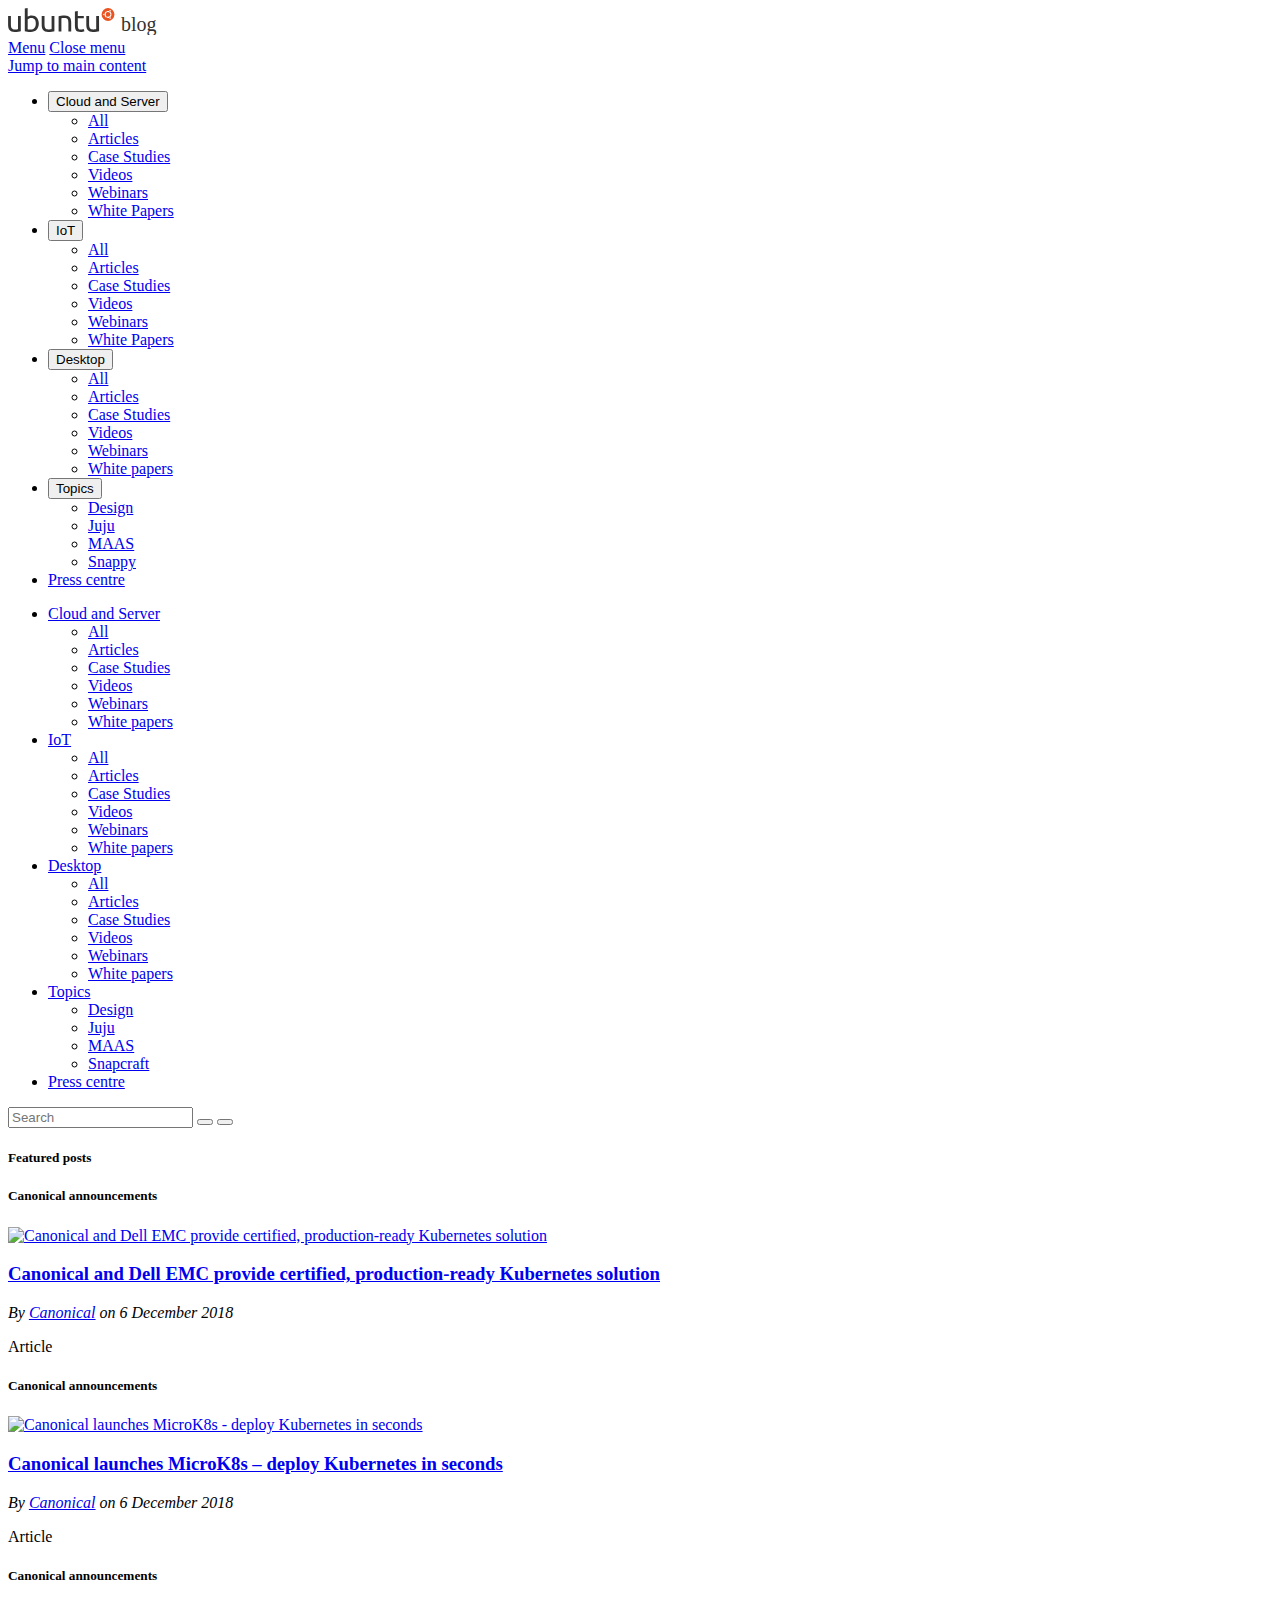
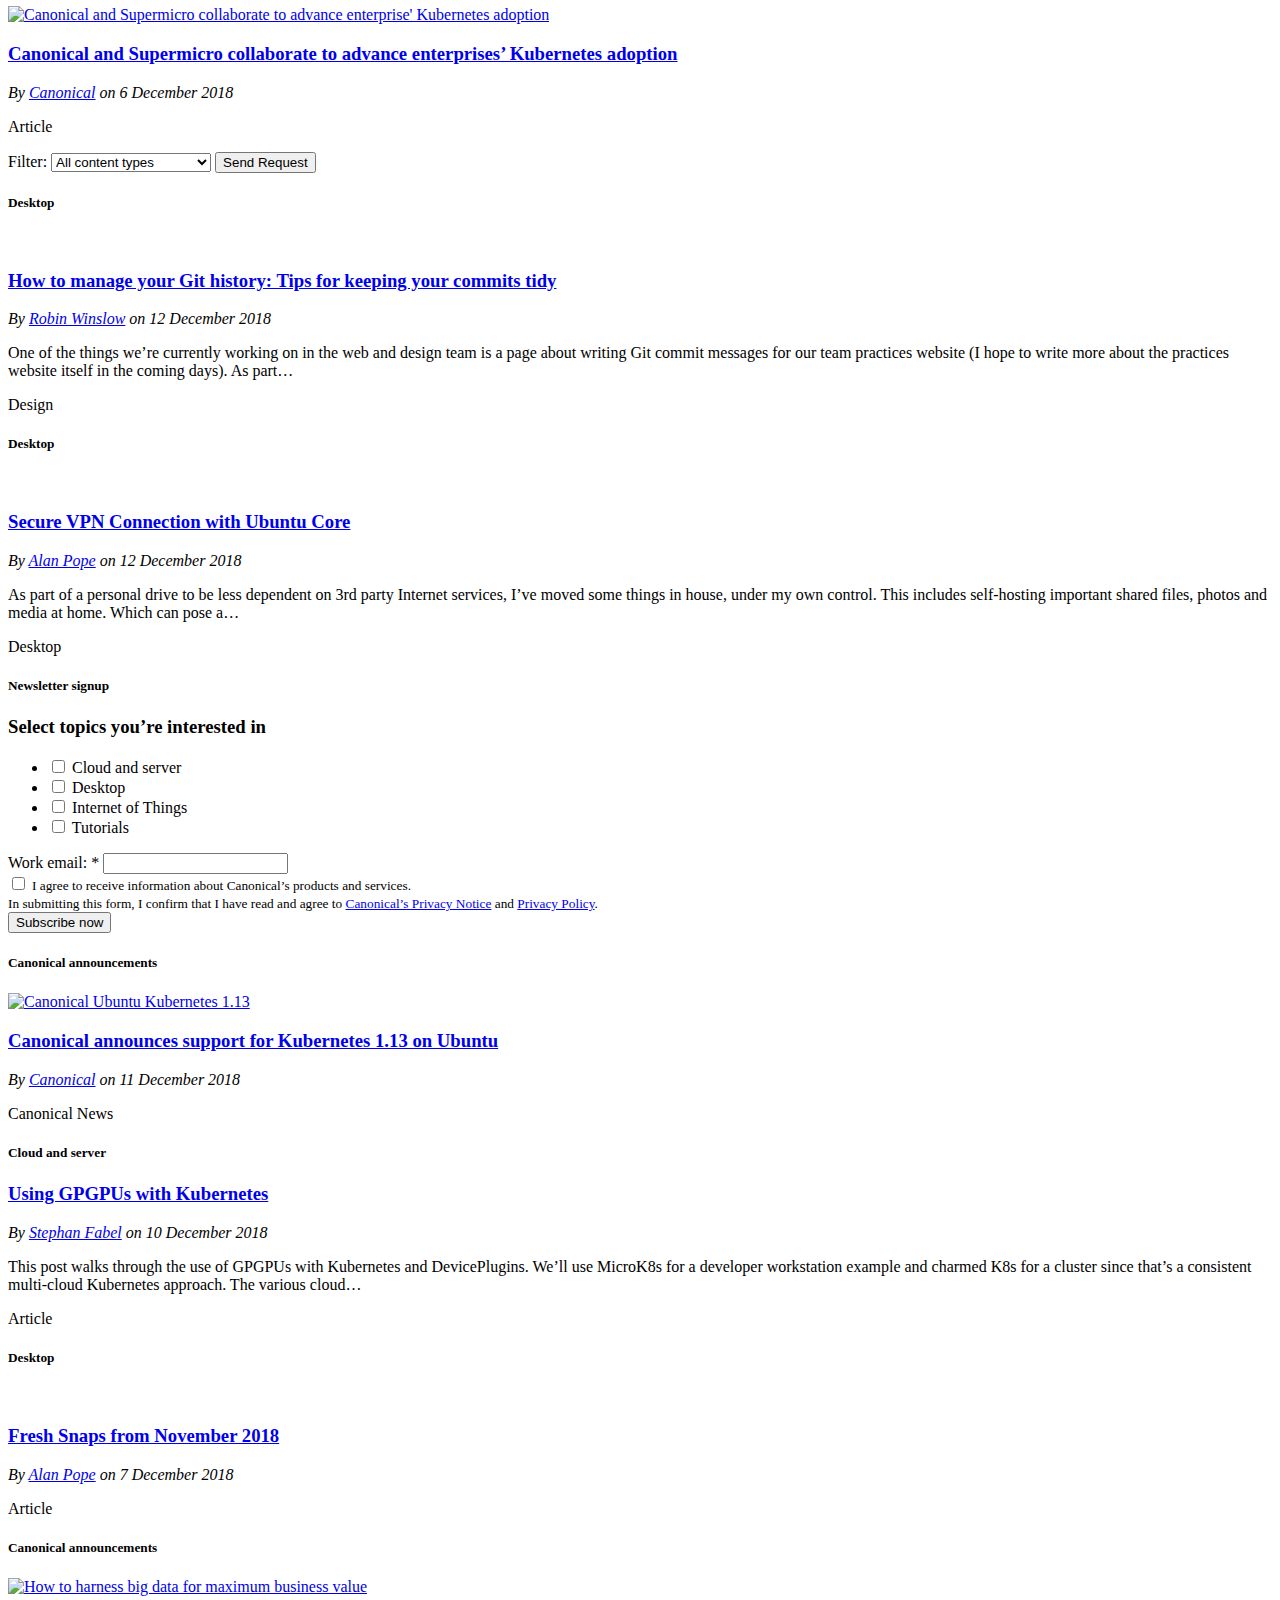
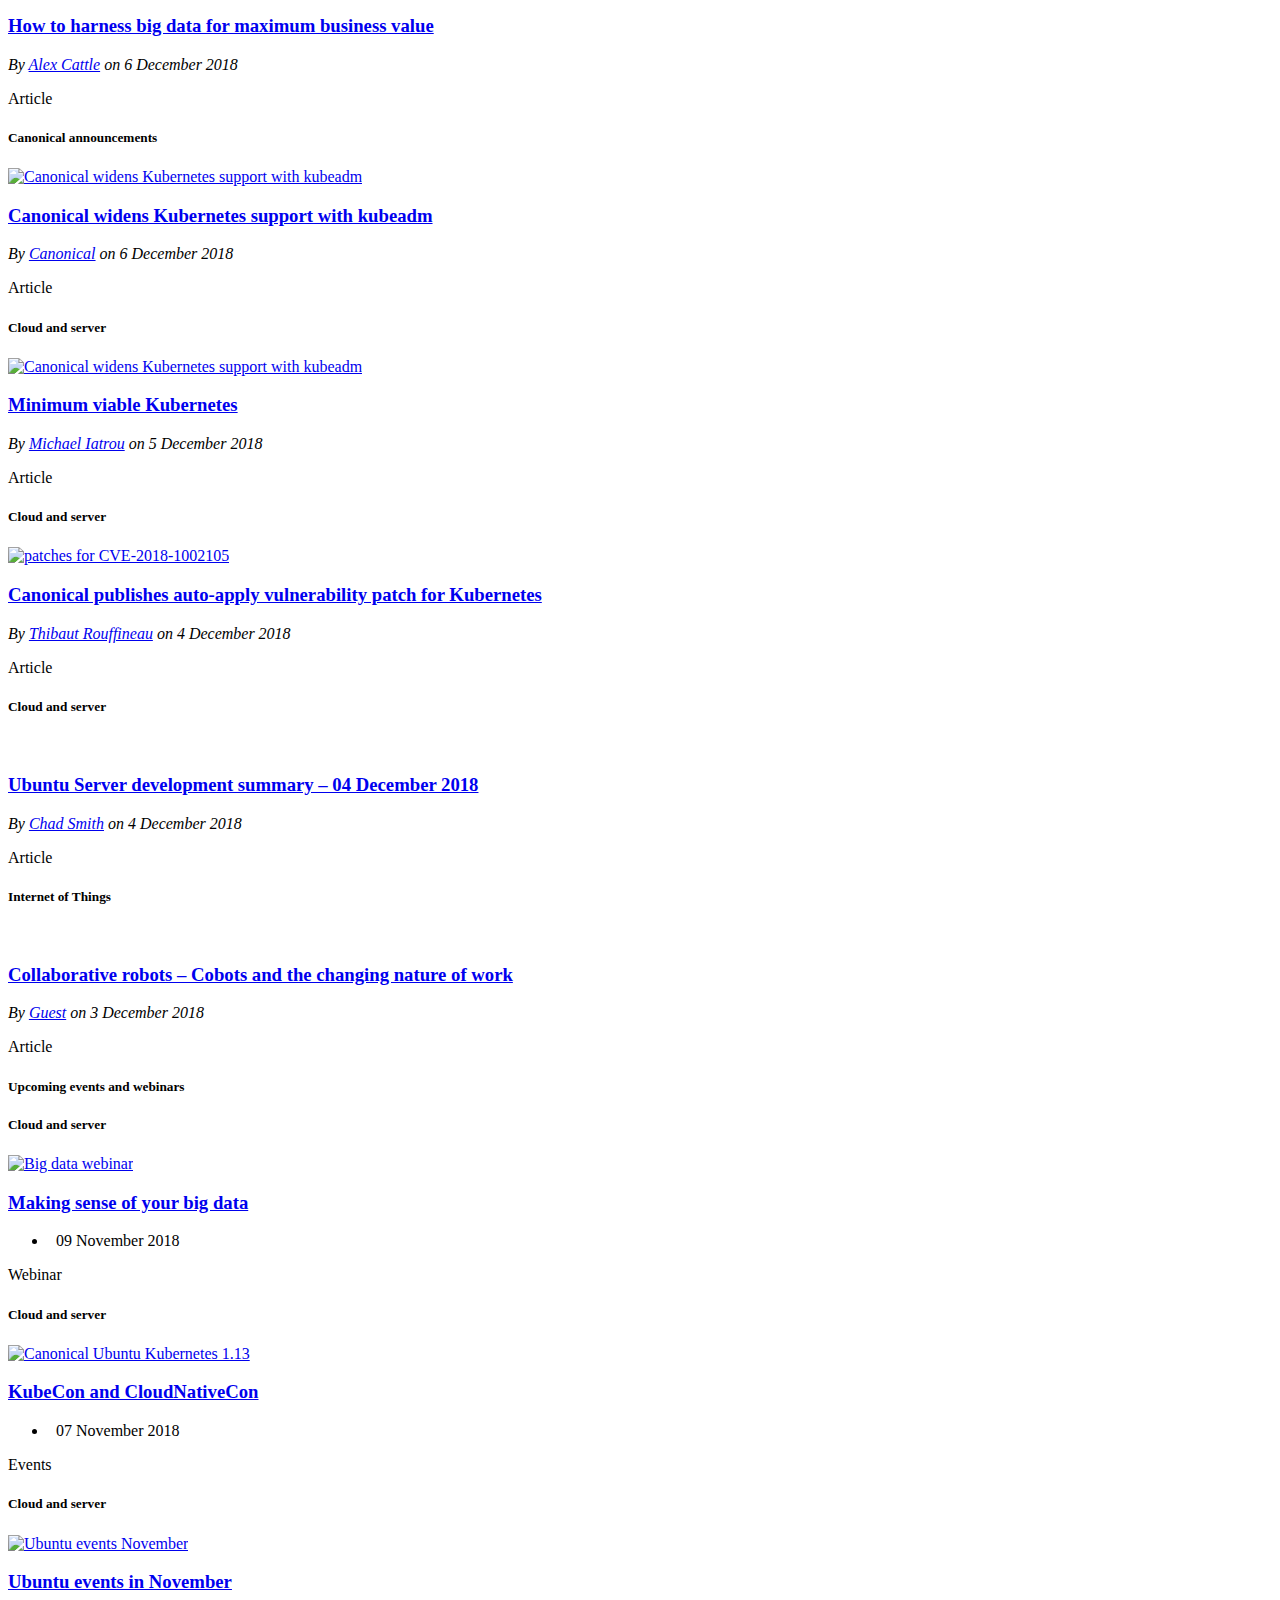
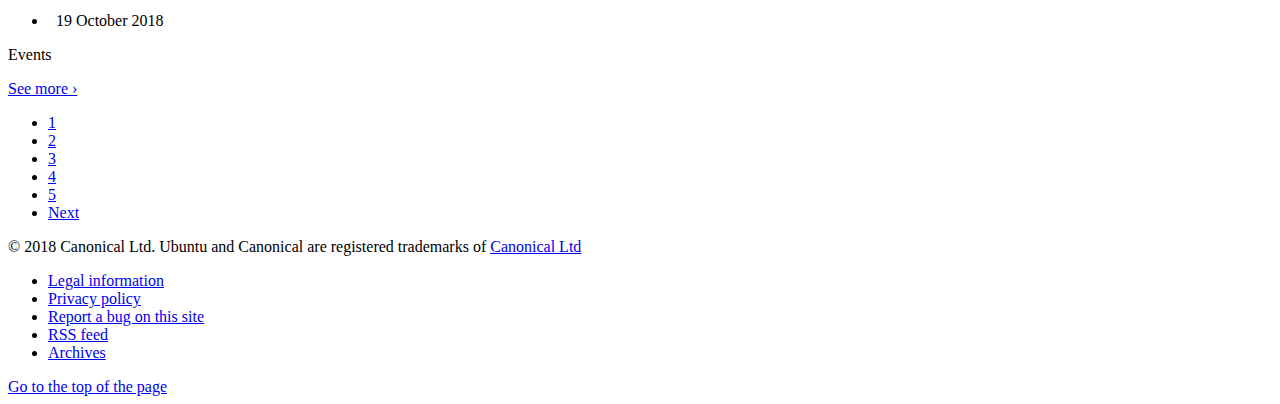
==== index.html @ 45233ffb "Deleted google tag nav" ====
<!DOCTYPE html>
<html lang="en">

<head>
    <meta charset="UTF-8" />
    <meta http-equiv="X-UA-Compatible" content="IE=edge">
    <meta name="viewport" content="width=device-width, initial-scale=1">
    <title>Ubuntu blog</title>
    <meta property="og:title" content="Ubuntu blog" />
    <meta name="description" content="Your source for Ubuntu news, articles, tutorials, e-books and everything else in-between." />
    <meta property="og:description" content="Your source for Ubuntu news, articles, tutorials, e-books and everything else in-between." />
    <meta property="og:image" content="https://assets.ubuntu.com/v1/55a39964-ubuntublog-facebook.png" />
    <meta name="twitter:card" content="summary_large_image" />
    <meta name="twitter:site" content="@ubuntu" />
    <link rel="icon" type="image/png" href="https://assets.ubuntu.com/v1/cb22ba5d-favicon-16x16.png" sizes="16x16" />
    <link rel="icon" type="image/png" href="https://assets.ubuntu.com/v1/49a1a858-favicon-32x32.png" sizes="32x32" />
    <link rel="apple-touch-icon" sizes="144x144" href="https://assets.ubuntu.com/v1/3361409d-apple-touch-icon-144x144-precomposed.png" />
    <link rel="apple-touch-icon" sizes="114x114" href="https://assets.ubuntu.com/v1/5fe4d3c8-apple-touch-icon-114x114-precomposed.png" />
    <link rel="apple-touch-icon" sizes="72x72" href="https://assets.ubuntu.com/v1/09460d9a-apple-touch-icon-72x72-precomposed.png" />
    <link rel="apple-touch-icon" href="https://assets.ubuntu.com/v1/cc66da65-apple-touch-icon.png" />
    <link rel="stylesheet" href="./assets/css/style.css" />
</head>

<body>
    <header id="navigation" class="p-navigation">
        <div class="row">
            <div class="p-navigation__banner">
                <div class="p-navigation__logo">
                    <a class="p-navigation__link" href="/">
                        <svg id="Layer_1" xmlns="http://www.w3.org/2000/svg" viewBox="0 0 154 27" width="154" height="27">
                            <style>.st0{fill:#333}</style>
                            <g id="Page-1">
                                <g id="Artboard">
                                    <g id="ubuntu_x5F_white-orange_x28_cof_x29__x5F_hex">
                                        <g id="Group">
                                            <path id="Shape" d="M12.8 23.2c-.6.2-1.5.3-2.6.5-1 .2-2.2.3-3.6.3-1.2 0-2.2-.2-3.1-.5-.8-.4-1.5-.9-2-1.5S.6 20.6.4 19.7s-.3-1.9-.3-2.9V8h2.8v8.2c0 1.9.3 3.3.9 4.1s1.6 1.2 3.1 1.2h.9c.3 0 .6 0 .9-.1.3 0 .5-.1.8-.1.2 0 .4-.1.5-.1V7.9h2.8v15.3z"
                                                class="st0" />
                                            <path id="Shape_1_" d="M19.7 8.6c.3-.2.9-.5 1.6-.7s1.5-.4 2.4-.4c1.1 0 2.1.2 3 .6s1.6 1 2.2 1.7 1.1 1.6 1.4 2.6.5 2.1.5 3.3c0 1.3-.2 2.4-.6 3.4s-.9 1.9-1.6 2.6c-.7.7-1.5 1.3-2.5 1.6s-2.1.7-3.3.7c-1.3 0-2.5-.1-3.5-.3s-1.8-.4-2.5-.5V.6l2.8-.5c.1 0 .1 8.5.1 8.5zm0 12.6c.3.1.7.2 1.2.2.5.1 1.2.1 1.9.1 1.5 0 2.7-.5 3.6-1.5s1.4-2.4 1.4-4.3c0-.8-.1-1.6-.2-2.3-.2-.7-.4-1.3-.8-1.8s-.8-.9-1.4-1.2-1.3-.4-2.1-.4-1.5.1-2.1.4-1.1.5-1.5.8v10z"
                                                class="st0" />
                                            <path id="Shape_2_" d="M46.5 23.2c-.6.2-1.5.3-2.6.5s-2.3.3-3.7.3c-1.2 0-2.2-.2-3.1-.5-.8-.4-1.5-.9-2-1.5s-.9-1.4-1.1-2.3-.3-1.9-.3-2.9V7.9h2.8v8.2c0 1.9.3 3.3.9 4.1s1.6 1.2 3.1 1.2h.9c.3 0 .6 0 .9-.1.3 0 .5-.1.8-.1.2 0 .4-.1.5-.1V7.9h2.8v15.3h.1z"
                                                class="st0" />
                                            <path id="Shape_3_" d="M50.5 8.3c.7-.1 1.5-.3 2.6-.5s2.3-.3 3.7-.3c1.3 0 2.3.2 3.1.5.8.4 1.5.8 2 1.5.5.6.8 1.4 1 2.3s.3 1.9.3 2.9v8.8h-2.8v-8.2c0-1-.1-1.8-.2-2.5s-.3-1.2-.7-1.7-.7-.7-1.2-.9-1.1-.2-1.8-.2h-.9s-.6 0-.9.1c-.3 0-.6.1-.8.1s-.4.1-.5.1v13.3h-2.8V8.3h-.1z"
                                                class="st0" />
                                            <path id="Shape_4_" d="M69.8 7.9h6v2.4h-6v7.3c0 .8.1 1.4.2 2 .1.5.3.9.5 1.2s.5.5.9.6.8.2 1.3.2c.9 0 1.6-.1 2.1-.3s.8-.3 1-.4l.6 2.3c-.3.1-.8.3-1.5.5s-1.5.3-2.4.3c-1.1 0-2-.1-2.7-.4s-1.3-.7-1.7-1.2-.7-1.2-.9-2-.3-1.7-.3-2.8V3.5l2.9-.5v4.9z"
                                                class="st0" />
                                            <path id="Shape_5_" d="M91.1 23.2c-.6.2-1.5.3-2.6.5s-2.3.3-3.7.3c-1.2 0-2.2-.2-3.1-.5-.8-.4-1.5-.9-2-1.5s-.9-1.4-1.1-2.3-.3-1.9-.3-2.9V7.9h2.8v8.2c0 1.9.3 3.3.9 4.1s1.6 1.2 3.1 1.2h.9c.3 0 .6 0 .9-.1.3 0 .5-.1.8-.1.2 0 .4-.1.5-.1V7.9H91l.1 15.3z"
                                                class="st0" />
                                        </g>
                                        <g id="Group_1_" transform="translate(93.614)">
                                            <circle id="Oval" cy="6.5" cx="6.4" r="6.4" fill="#e95420" />
                                            <path id="Shape_6_" d="M3.1 6.5c0 .5-.4.8-.8.8-.5 0-.8-.4-.8-.8 0-.5.4-.8.8-.8s.8.3.8.8zm4.7 4c.2.3.7.5 1.1.3s.5-.7.3-1.1c-.3-.5-.8-.6-1.1-.4-.4.3-.6.8-.3 1.2zm1.4-7.2c.2-.4.1-.9-.3-1.1s-.9-.1-1.1.3c-.3.4-.1.9.3 1.1.3.2.8.1 1.1-.3zm-2.8.8c1.2 0 2.2.9 2.3 2.1h1.2c0-.8-.4-1.6-1-2.2-.3.1-.7.1-1-.1s-.5-.5-.6-.8C7 3 6.7 3 6.4 3c-.6 0-1.1.1-1.6.3l.6 1c.3-.1.7-.2 1-.2zM4.1 6.5c0-.8.4-1.5 1-1.9l-.6-1c-.8.4-1.3 1.1-1.5 2 .3.2.4.5.4.9s-.2.7-.4.9c.2.8.7 1.6 1.4 2l.6-1c-.5-.4-.9-1.1-.9-1.9zm2.3 2.3c-.4 0-.7-.1-1-.2l-.6 1c.5.2 1 .4 1.6.4.3 0 .6 0 .9-.1.1-.4.3-.7.6-.9s.7-.2 1-.1c.6-.6 1-1.4 1-2.3H8.7c-.1 1.3-1.1 2.2-2.3 2.2z"
                                                fill="#fff" />
                                        </g>
                                    </g><text transform="translate(113 23)" class="st0" font-size="20" font-family="Ubuntu">blog</text>
                                </g>
                            </g>
                        </svg>
                    </a>
                </div>
                <a href="#navigation" class="p-navigation__toggle--open" title="menu">Menu</a>
                <a href="#navigation-closed" class="p-navigation__toggle--close" title="close menu">Close menu</a>
            </div>
            <nav class="p-navigation__nav">
                <span class="u-off-screen">
                    <a href="#main-content">Jump to main content</a>
                </span>
                <!-- Mobile nav -->
                <ul class="p-navigation__links u-hide--nav-large">
                    <li class="p-accordion__group">
                        <button class="p-accordion__tab" id="cloud-tab" role="tab" aria-controls="#cloud" aria-expanded="false">Cloud
                            and Server</button>
                        <div class="p-accordion__panel" id="cloud" role="tabpanel" aria-hidden="true" aria-labelledby="cloud-tab">
                            <ul class="p-navigation__links">
                                <li class="p-navigation__link"><a href="#">All</a></li>
                                <li class="p-navigation__link"><a href="#">Articles</a></li>
                                <li class="p-navigation__link"><a href="#">Case
                                        Studies</a></li>
                                <li class="p-navigation__link"><a href="#">Videos</a></li>
                                <li class="p-navigation__link"><a href="#">Webinars</a></li>
                                <li class="p-navigation__link"><a href="#">White Papers</a></li>
                            </ul>
                        </div>
                    </li>
                    <li class="p-accordion__group">
                        <button class="p-accordion__tab" id="iot-tab" role="tab" aria-controls="#iot" aria-expanded="false">IoT</button>
                        <div class="p-accordion__panel" id="iot" role="tabpanel" aria-hidden="true" aria-labelledby="iot-tab">
                            <ul class="p-navigation__links">
                                <li class="p-navigation__link"><a href="#">All</a></li>
                                <li class="p-navigation__link"><a href="#">Articles</a></li>
                                <li class="p-navigation__link"><a href="#">Case Studies</a></li>
                                <li class="p-navigation__link"><a href="#">Videos</a></li>
                                <li class="p-navigation__link"><a href="#">Webinars</a></li>
                                <li class="p-navigation__link"><a href="#">White Papers</a></li>
                            </ul>
                        </div>
                    </li>
                    <li class="p-accordion__group">
                        <button class="p-accordion__tab" id="desktop-tab" role="tab" aria-controls="#desktop"
                            aria-expanded="false">Desktop</button>
                        <div class="p-accordion__panel" id="desktop" role="tabpanel" aria-hidden="true" aria-labelledby="desktop-tab">
                            <ul class="p-navigation__links">
                                <li class="p-navigation__link"><a href="#">All</a></li>
                                <li class="p-navigation__link"><a href="#">Articles</a></li>
                                <li class="p-navigation__link"><a href="#">Case Studies</a></li>
                                <li class="p-navigation__link"><a href="#">Videos</a></li>
                                <li class="p-navigation__link"><a href="#">Webinars</a></li>
                                <li class="p-navigation__link"><a href="#">White papers</a></li>
                            </ul>
                        </div>
                    </li>
                    <li class="p-accordion__group">
                        <button class="p-accordion__tab" id="topics-tab" role="tab" aria-controls="#topics"
                            aria-expanded="false">Topics</button>
                        <div class="p-accordion__panel" id="topics" role="tabpanel" aria-hidden="true" aria-labelledby="topics-tab">
                            <ul class="p-navigation__links">
                                <li class="p-navigation__link"><a href="#">Design</a></li>
                                <li class="p-navigation__link"><a href="#">Juju</a></li>
                                <li class="p-navigation__link"><a href="#">MAAS</a></li>
                                <li class="p-navigation__link"><a href="#">Snappy</a></li>
                            </ul>
                        </div>
                    </li>
                    <li class="p-navigation__link">
                        <a href="#">Press centre</a>
                    </li>
                </ul>
                <!-- Large screen nav -->
                <ul class="p-navigation__links u-hide--nav-small">
                    <li class="p-navigation__link">
                        <a href="#">Cloud and Server</a>
                        <ul class="hover-menu">
                            <li><a href="#">All</a></li>
                            <li><a href="#">Articles</a></li>
                            <li><a href="#">Case Studies</a></li>
                            <li><a href="#">Videos</a></li>
                            <li><a href="#">Webinars</a></li>
                            <li><a href="#">White papers</a></li>
                        </ul>
                    </li>
                    <li class="p-navigation__link">
                        <a href="#">IoT</a>
                        <ul class="hover-menu">
                            <li><a href="#">All</a></li>
                            <li><a href="#">Articles</a></li>
                            <li><a href="#">Case Studies</a></li>
                            <li><a href="#">Videos</a></li>
                            <li><a href="#">Webinars</a></li>
                            <li><a href="#">White papers</a></li>
                        </ul>
                    </li>
                    <li class="p-navigation__link">
                        <a href="#">Desktop</a>
                        <ul class="hover-menu">
                            <li><a href="#">All</a></li>
                            <li><a href="#">Articles</a></li>
                            <li><a href="#">Case Studies</a></li>
                            <li><a href="#">Videos</a></li>
                            <li><a href="#">Webinars</a></li>
                            <li><a href="#">White papers</a></li>
                        </ul>
                    </li>
                    <li class="p-navigation__link">
                        <a href="#">Topics</a>
                        <ul class="hover-menu">
                            <li><a href="#">Design</a></li>
                            <li><a href="#">Juju</a></li>
                            <li><a href="#">MAAS</a></li>
                            <li><a href="#">Snapcraft</a></li>
                        </ul>
                    </li>
                    <li class="p-navigation__link">
                        <a href="#">Press centre</a>
                    </li>
                </ul>
                <form class="p-search-box" action="#">
                    <input type="search" class="p-search-box__input" name="q" placeholder="Search" required="">
                    <button type="reset" class="p-search-box__reset" alt="reset"><i class="p-icon--close"></i></button>
                    <button type="submit" class="p-search-box__button" alt="search"><i class="p-icon--search"></i></button>
                </form>
            </nav>
        </div>
    </header>
    <div class="p-strip--featured is-dark is-shallow u-no-margin--top" id="posts-list">
        <div class="row">
            <div class="col-12">
                <h5>Featured posts</h5>
            </div>
        </div>
        <div class="row u-equal-height u-clearfix">
            <div class="col-4 p-card--post">
                <header class="p-card__header--canonical-announcements">
                    <h5 class="p-muted-heading">Canonical announcements</h5>
                </header>
                <div class="p-card__content">
                    <div class="u-crop--16-9">
                        <a href="#">
                            <img src="https://res.cloudinary.com/canonical/image/fetch/q_auto,f_auto,w_460/https://admin.insights.ubuntu.com/wp-content/uploads/68b7/Ubuntu-Dell-EMC.png"
                                sizes="(min-width: 1031px) 460px,
                    (max-width: 1030px) and (min-width: 876px) 460px,
                    (max-width: 875px) and (min-width: 621px) 875px,
                    (max-width: 620px) and (min-width: 461px) 620px,
                    (max-width: 460px) 460px"
                                alt="Canonical and Dell EMC provide certified, production-ready Kubernetes solution">
                        </a>
                    </div>
                    <h3 class="p-heading--four">
                        <a href="#">
                            Canonical and Dell EMC provide certified, production-ready Kubernetes solution
                        </a>
                    </h3>
                    <p><em>By <a href="#" title="More about Canonical">Canonical</a> on 6 December 2018</em></p>
                </div>
                <p class="p-card__footer">
                    Article
                </p>
            </div>
            <div class="col-4 p-card--post">
                <header class="p-card__header--canonical-announcements">
                    <h5 class="p-muted-heading">Canonical announcements</h5>
                </header>
                <div class="p-card__content">
                    <div class="u-crop--16-9">
                        <a href="#">
                            <img src="https://res.cloudinary.com/canonical/image/fetch/q_auto,f_auto,w_460/https://admin.insights.ubuntu.com/wp-content/uploads/3cd0/MicroK8s_logo.png"
                                sizes="(min-width: 1031px) 460px,
                    (max-width: 1030px) and (min-width: 876px) 460px,
                    (max-width: 875px) and (min-width: 621px) 875px,
                    (max-width: 620px) and (min-width: 461px) 620px,
                    (max-width: 460px) 460px"
                                alt="Canonical launches MicroK8s - deploy Kubernetes in seconds">
                        </a>
                    </div>
                    <h3 class="p-heading--four">
                        <a href="#">
                            Canonical launches MicroK8s &#8211; deploy Kubernetes in seconds
                        </a>
                    </h3>
                    <p><em>By <a href="#" title="More about Canonical">Canonical</a> on 6 December 2018</em></p>
                </div>
                <p class="p-card__footer">
                    Article
                </p>
            </div>
            <div class="col-4 p-card--post">
                <header class="p-card__header--canonical-announcements">
                    <h5 class="p-muted-heading">Canonical announcements</h5>
                </header>
                <div class="p-card__content">
                    <div class="u-crop--16-9">
                        <a href="/2018/12/06/canonical-and-supermicro-collaborate-to-advance-enterprises-kubernetes-adoption"
                            onclick="dataLayer.push({'event' : 'GAEvent', 'eventCategory' : 'Featured post', 'eventAction' : 'from:https://blog.ubuntu.com, to:https://blog.ubuntu.com/2018/12/06/canonical-and-supermicro-collaborate-to-advance-enterprises-kubernetes-adoption', 'eventLabel' : 'Canonical and Supermicro collaborate to advance enterprises&#8217; Kubernetes adoption', 'eventValue' : undefined });">
                            <img src="https://res.cloudinary.com/canonical/image/fetch/q_auto,f_auto,w_460/https://admin.insights.ubuntu.com/wp-content/uploads/3d34/Ubuntu-Supermicro.png"
                                sizes="(min-width: 1031px) 460px,
                    (max-width: 1030px) and (min-width: 876px) 460px,
                    (max-width: 875px) and (min-width: 621px) 875px,
                    (max-width: 620px) and (min-width: 461px) 620px,
                    (max-width: 460px) 460px"
                                alt="Canonical and Supermicro collaborate to advance enterprise&#39; Kubernetes adoption">
                        </a>
                    </div>
                    <h3 class="p-heading--four">
                        <a href="#">
                            Canonical and Supermicro collaborate to advance enterprises&#8217; Kubernetes adoption
                        </a>
                    </h3>
                    <p><em>By <a href="#" title="More about Canonical">Canonical</a> on 6 December 2018</em></p>
                </div>
                <p class="p-card__footer">
                    Article
                </p>
            </div>
        </div>
    </div>
    <div class="p-strip is-shallow is-bordered" id="posts-list">
        <div class="row">
            <div class="col-12 u-align--right">
                <form action="" method="get" class="p-form p-form--inline">
                    <div class="p-form__group">
                        <label for="filter" aria-label="Filter the resources by type" class="p-form__label">Filter:
                        </label>
                        <select class="js-submit-on-change p-form__control" id="filter" name="content" aria-label="Filter by content type"
                            style="padding-right: 40px">
                            <option selected="selected" value="/#posts-list">All content types</option>
                            <option value="?category=articles#posts-list">Articles</option>
                            <option value="?category=case-studies#posts-list">Case studies</option>
                            <option value="?category=news#posts-list">News</option>
                            <option value="?category=videos#posts-list">Videos</option>
                            <option value="?category=webinars#posts-list">Webinars</option>
                            <option value="?category=white-papers#posts-list">White papers</option>
                        </select>
                        <input type="submit" value="Send Request" class="u-hide">
                        <input type="hidden" name="topic" value="cloud-and-server">
                    </div>
                </form>
            </div>
        </div>
        <div class="row u-equal-height u-clearfix">
            <div class="col-4 p-card--post">
                <header class="p-card__header--desktop">
                    <h5 class="p-muted-heading">Desktop</h5>
                </header>
                <div class="p-card__content">
                    <div class="u-crop--16-9">
                        <a href="#">
                            <img decoding="async" src="https://res.cloudinary.com/canonical/image/fetch/q_auto,f_auto,w_460/https://admin.insights.ubuntu.com/wp-content/uploads/6538/git-diagram.jpg"
                                sizes="(min-width: 1031px) 460px,
                    (max-width: 1030px) and (min-width: 876px) 460px,
                    (max-width: 875px) and (min-width: 621px) 875px,
                    (max-width: 620px) and (min-width: 461px) 620px,
                    (max-width: 460px) 460px"
                                alt="">
                        </a>
                    </div>
                    <h3 class="p-heading--four"><a href="#">How
                            to manage your Git history: Tips for keeping your commits tidy</a></h3>

                    <p><em>By <a href="#" title="More about Robin Winslow">Robin Winslow</a> on 12
                            December 2018</em></p>
                    <p class="u-no-padding--bottom u-hide--small">One of the things we’re currently working on in the
                        web and design team is a page about writing Git commit messages for our team practices website
                        (I hope to write more about the practices website itself in the coming days). As part…</p>
                </div>
                <p class="p-card__footer">
                    Design
                </p>
            </div>
            <div class="col-4 p-card--post">
                <header class="p-card__header--desktop">
                    <h5 class="p-muted-heading">Desktop</h5>
                </header>
                <div class="p-card__content">
                    <div class="u-crop--16-9">
                        <a href="#">
                            <img decoding="async" src="https://res.cloudinary.com/canonical/image/fetch/q_auto,f_auto,w_460/https://admin.insights.ubuntu.com/wp-content/uploads/959d/markus-spiske-755502-unsplash.jpg"
                                sizes="(min-width: 1031px) 460px,
                    (max-width: 1030px) and (min-width: 876px) 460px,
                    (max-width: 875px) and (min-width: 621px) 875px,
                    (max-width: 620px) and (min-width: 461px) 620px,
                    (max-width: 460px) 460px"
                                alt="">
                        </a>
                    </div>
                    <h3 class="p-heading--four"><a href="#">Secure VPN
                            Connection with Ubuntu Core</a></h3>
                    <p><em>By <a href="/author/popey" title="More about Alan Pope">Alan Pope</a> on 12 December 2018</em></p>
                    <p class="u-no-padding--bottom u-hide--small">As part of a personal drive to be less dependent on
                        3rd party Internet services, I’ve moved some things in house, under my own control. This
                        includes self-hosting important shared files, photos and media at home. Which can pose a…</p>
                </div>
                <p class="p-card__footer">
                    Desktop
                </p>
            </div>
            <div class="col-4">
                <div class="p-card--muted">
                    <header class="p-card__header">
                        <h5 class="p-muted-heading">Newsletter signup</h5>
                    </header>
                    <div class="p-card__content">
                        <form action="https://pages.canonical.com/index.php/leadCapture/save" method="post" id="mktoForm_1212"
                            novalidate="novalidate" onsubmit="ga('send', 'Newsletter', 'Signup', 'New homepage newsletter signup');">
                            <h3 class="p-card--title p-heading--four">Select topics you&rsquo;re interested in</h3>
                            <div class="p-card--content">
                                <ul class="p-list">
                                    <li class="p-list__item u-no-margin--top u-clearfix">
                                        <label>
                                            <input class="mktoLogicalField mktoCheckboxList mktoHasWidth" type="checkbox"
                                                id="insightscloudserver" name="insightscloudserver" value="Cloud and server" />
                                            <span class="u-no-margin--top">Cloud and server</span>
                                        </label>
                                    </li>
                                    <li class="p-list__item u-no-margin--top u-clearfix">
                                        <label>
                                            <input class="mktoLogicalField mktoCheckboxList mktoHasWidth" type="checkbox"
                                                id="insightsdesktop" name="insightsdesktop" value="Desktop" />
                                            <span class="u-no-margin--top">Desktop</span>
                                        </label>
                                    </li>
                                    <li class="p-list__item u-no-margin--top u-clearfix">
                                        <label>
                                            <input class="mktoLogicalField mktoCheckboxList mktoHasWidth" type="checkbox"
                                                id="insightsiot" name="insightsiot" value="Internet of Things" />
                                            <span class="u-no-margin--top">Internet of Things</span>
                                        </label>
                                    </li>
                                    <li class="p-list__item u-no-margin--top u-clearfix">
                                        <label>
                                            <input class="mktoLogicalField mktoCheckboxList mktoHasWidth" id="insightstutorials"
                                                name="insightstutorials" value="Tutorials" type="checkbox">
                                            <span class="u-no-margin--top">Tutorials</span>
                                        </label>
                                    </li>
                                </ul>
                                <div class="mktFormReq mktField u-margin-medium--top">
                                    <label>
                                        <span class="u-no-margin--top">Work email: <span>*</span></span>
                                        <input required id="Email" name="Email" maxlength="255" type="email" class="mktoField mktoEmailField  mktoRequired" />
                                    </label>
                                </div>
                                <div class="mktField mktLblRight u-margin-medium--top">
                                    <span class="mktInput mktLblRight">
                                        <label>
                                            <input class="u-no-margin--top mktFormCheckbox" name="canonicalUpdatesOptIn"
                                                id="canonicalUpdatesOptIn" value="Receive updates" type="checkbox" />
                                            <span class="p-form__label u-no-margin--top">
                                                <small>I agree to receive information about Canonical’s products and
                                                    services.</small>
                                            </span>
                                            <span class="mktFormMsg"></span>
                                        </label>
                                    </span>
                                </div>
                                <div class="u-margin-medium--top">
                                    <small>In submitting this form, I confirm that I have read and agree to <a href="https://www.ubuntu.com/legal/dataprivacy/newsletter">Canonical’s
                                            Privacy Notice</a> and <a href="https://www.ubuntu.com/legal/terms-and-policies/privacy-policy">Privacy
                                            Policy</a>.</small>
                                </div>
                                <div class="u-margin-medium--top">
                                    <span class="mktoButtonWrap p-card--content">
                                        <button type="submit">Subscribe now</button>
                                    </span>
                                </div>
                        </form>
                    </div>
                </div>
            </div>
        </div>
    </div>
    <div class="row u-equal-height u-clearfix">
        <div class="col-4 p-card--post">
            <header class="p-card__header--canonical-announcements">
                <h5 class="p-muted-heading">Canonical announcements</h5>
            </header>
            <div class="p-card__content">
                <div class="u-crop--16-9">
                    <a href="#">
                        <img decoding="async" src="https://res.cloudinary.com/canonical/image/fetch/q_auto,f_auto,w_460/https://admin.insights.ubuntu.com/wp-content/uploads/b48b/ubuntu-canonical.png"
                            sizes="(min-width: 1031px) 460px,
                    (max-width: 1030px) and (min-width: 876px) 460px,
                    (max-width: 875px) and (min-width: 621px) 875px,
                    (max-width: 620px) and (min-width: 461px) 620px,
                    (max-width: 460px) 460px"
                            alt="Canonical Ubuntu Kubernetes 1.13">
                    </a>
                </div>
                <h3 class="p-heading--four"><a href="#">Canonical
                        announces support for Kubernetes 1.13 on Ubuntu</a></h3>
                <p><em>By <a href="#" title="More about Canonical">Canonical</a> on 11 December 2018</em></p>
            </div>
            <p class="p-card__footer">
                Canonical News
            </p>
        </div>
        <div class="col-4 p-card--post">
            <header class="p-card__header--cloud-and-server">
                <h5 class="p-muted-heading">Cloud and server</h5>
            </header>
            <div class="p-card__content">
                <h3 class="p-heading--four"><a href="#">Using GPGPUs with
                        Kubernetes</a></h3>
                <p><em>By <a href="#" title="More about Stephan Fabel">Stephan Fabel</a> on 10 December
                        2018</em></p>
                <p class="u-no-padding--bottom">This post walks through the use of GPGPUs with Kubernetes and
                    DevicePlugins. We’ll use MicroK8s for a developer workstation example and charmed K8s for a cluster
                    since that’s a consistent multi-cloud Kubernetes approach. The various cloud…</p>
            </div>
            <p class="p-card__footer">
                Article
            </p>
        </div>
        <div class="col-4 p-card--post">
            <header class="p-card__header--desktop">
                <h5 class="p-muted-heading">Desktop</h5>
            </header>
            <div class="p-card__content">
                <div class="u-crop--16-9">
                    <a href="/2018/12/07/fresh-snaps-from-november-2018">
                        <img decoding="async" src="https://res.cloudinary.com/canonical/image/fetch/q_auto,f_auto,w_460/https://admin.insights.ubuntu.com/wp-content/uploads/d952/kamil-szumotalski-973614-unsplash.jpg"
                            sizes="(min-width: 1031px) 460px,
                    (max-width: 1030px) and (min-width: 876px) 460px,
                    (max-width: 875px) and (min-width: 621px) 875px,
                    (max-width: 620px) and (min-width: 461px) 620px,
                    (max-width: 460px) 460px"
                            alt="">
                    </a>
                </div>
                <h3 class="p-heading--four"><a href="#">Fresh Snaps from
                        November 2018</a></h3>
                <p><em>By <a href="#" title="More about Alan Pope">Alan Pope</a> on 7 December 2018</em></p>
            </div>
            <p class="p-card__footer">
                Article
            </p>
        </div>
    </div>
    <div class="row u-equal-height u-clearfix">
        <div class="col-4 p-card--post">
            <header class="p-card__header--canonical-announcements">
                <h5 class="p-muted-heading">Canonical announcements</h5>
            </header>
            <div class="p-card__content">
                <div class="u-crop--16-9">
                    <a href="#">
                        <img decoding="async" src="https://res.cloudinary.com/canonical/image/fetch/q_auto,f_auto,w_460/https://admin.insights.ubuntu.com/wp-content/uploads/5871/SpiculeBlogImage_webinar-1.png"
                            sizes="(min-width: 1031px) 460px,
                    (max-width: 1030px) and (min-width: 876px) 460px,
                    (max-width: 875px) and (min-width: 621px) 875px,
                    (max-width: 620px) and (min-width: 461px) 620px,
                    (max-width: 460px) 460px"
                            alt="How to harness big data for maximum business value">
                    </a>
                </div>
                <h3 class="p-heading--four"><a href="#">How
                        to harness big data for maximum business value</a></h3>
                <p><em>By <a href="#" title="More about Alex Cattle">Alex Cattle</a> on 6 December 2018</em></p>
            </div>
            <p class="p-card__footer">
                Article
            </p>
        </div>
        <div class="col-4 p-card--post">
            <header class="p-card__header--canonical-announcements">
                <h5 class="p-muted-heading">Canonical announcements</h5>
            </header>
            <div class="p-card__content">
                <div class="u-crop--16-9">
                    <a href="#">
                        <img decoding="async" src="https://res.cloudinary.com/canonical/image/fetch/q_auto,f_auto,w_460/https://admin.insights.ubuntu.com/wp-content/uploads/cff9/UbuntuKubernetes.png"
                            sizes="(min-width: 1031px) 460px,
                    (max-width: 1030px) and (min-width: 876px) 460px,
                    (max-width: 875px) and (min-width: 621px) 875px,
                    (max-width: 620px) and (min-width: 461px) 620px,
                    (max-width: 460px) 460px"
                            alt="Canonical widens Kubernetes support with kubeadm">
                    </a>
                </div>
                <h3 class="p-heading--four"><a href="#">Canonical
                        widens Kubernetes support with kubeadm</a></h3>
                <p><em>By <a href="#" title="More about Canonical">Canonical</a> on 6 December 2018</em></p>
            </div>
            <p class="p-card__footer">
                Article
            </p>
        </div>
        <div class="col-4 p-card--post">
            <header class="p-card__header--cloud-and-server">
                <h5 class="p-muted-heading">Cloud and server</h5>
            </header>
            <div class="p-card__content">
                <div class="u-crop--16-9">
                    <a href="#">
                        <img decoding="async" src="https://res.cloudinary.com/canonical/image/fetch/q_auto,f_auto,w_460/https://admin.insights.ubuntu.com/wp-content/uploads/cff9/UbuntuKubernetes.png"
                            sizes="(min-width: 1031px) 460px,
                    (max-width: 1030px) and (min-width: 876px) 460px,
                    (max-width: 875px) and (min-width: 621px) 875px,
                    (max-width: 620px) and (min-width: 461px) 620px,
                    (max-width: 460px) 460px"
                            alt="Canonical widens Kubernetes support with kubeadm">
                    </a>
                </div>
                <h3 class="p-heading--four"><a href="#">Minimum viable Kubernetes</a></h3>

                <p><em>By <a href="#" title="More about Michael Iatrou">Michael Iatrou</a> on 5
                        December 2018</em></p>
            </div>
            <p class="p-card__footer">
                Article
            </p>
        </div>
    </div>
    <div class="row u-equal-height u-clearfix">
        <div class="col-4 p-card--post">
            <header class="p-card__header--cloud-and-server">
                <h5 class="p-muted-heading">Cloud and server</h5>
            </header>
            <div class="p-card__content">

                <div class="u-crop--16-9">
                    <a href="/2018/12/04/canonical-kubernetes-clusters-auto-apply-vulnerability-patches-for-cve-2018-1002105">
                        <img decoding="async" src="https://res.cloudinary.com/canonical/image/fetch/q_auto,f_auto,w_460/https://admin.insights.ubuntu.com/wp-content/uploads/dbb4/Kubernetes.png"
                            srcset="https://res.cloudinary.com/canonical/image/fetch/q_auto,f_auto,w_460/https://admin.insights.ubuntu.com/wp-content/uploads/dbb4/Kubernetes.png 460w,
                    https://res.cloudinary.com/canonical/image/fetch/q_auto,f_auto,w_620/https://admin.insights.ubuntu.com/wp-content/uploads/dbb4/Kubernetes.png 620w,
                    https://res.cloudinary.com/canonical/image/fetch/q_auto,f_auto,w_875/https://admin.insights.ubuntu.com/wp-content/uploads/dbb4/Kubernetes.png 875w"
                            sizes="(min-width: 1031px) 460px,
                    (max-width: 1030px) and (min-width: 876px) 460px,
                    (max-width: 875px) and (min-width: 621px) 875px,
                    (max-width: 620px) and (min-width: 461px) 620px,
                    (max-width: 460px) 460px"
                            alt="patches for CVE-2018-1002105">
                    </a>
                </div>
                <h3 class="p-heading--four"><a href="/2018/12/04/canonical-kubernetes-clusters-auto-apply-vulnerability-patches-for-cve-2018-1002105">Canonical
                        publishes auto-apply vulnerability patch for Kubernetes</a></h3>
                <p><em>By <a href="/author/thibautr" title="More about Thibaut Rouffineau">Thibaut Rouffineau</a> on 4
                        December 2018</em></p>
            </div>
            <p class="p-card__footer">
                Article
            </p>
        </div>
        <div class="col-4 p-card--post">
            <header class="p-card__header--cloud-and-server">
                <h5 class="p-muted-heading">Cloud and server</h5>
            </header>
            <div class="p-card__content">
                <div class="u-crop--16-9">
                    <a href="/2018/12/04/ubuntu-server-development-summary-04-december-2018">
                        <img decoding="async" src="https://res.cloudinary.com/canonical/image/fetch/q_auto,f_auto,w_460/https://admin.insights.ubuntu.com/wp-content/uploads/b292/ServerUpdate20181204.png"
                            srcset="https://res.cloudinary.com/canonical/image/fetch/q_auto,f_auto,w_460/https://admin.insights.ubuntu.com/wp-content/uploads/b292/ServerUpdate20181204.png 460w,
                    https://res.cloudinary.com/canonical/image/fetch/q_auto,f_auto,w_620/https://admin.insights.ubuntu.com/wp-content/uploads/b292/ServerUpdate20181204.png 620w,
                    https://res.cloudinary.com/canonical/image/fetch/q_auto,f_auto,w_875/https://admin.insights.ubuntu.com/wp-content/uploads/b292/ServerUpdate20181204.png 875w"
                            sizes="(min-width: 1031px) 460px,
                    (max-width: 1030px) and (min-width: 876px) 460px,
                    (max-width: 875px) and (min-width: 621px) 875px,
                    (max-width: 620px) and (min-width: 461px) 620px,
                    (max-width: 460px) 460px"
                            alt="">
                    </a>
                </div>
                <h3 class="p-heading--four"><a href="/2018/12/04/ubuntu-server-development-summary-04-december-2018">Ubuntu
                        Server development summary &#8211; 04 December 2018</a></h3>
                <p><em>By <a href="/author/chad-smith" title="More about Chad Smith">Chad Smith</a> on 4 December 2018</em></p>
            </div>
            <p class="p-card__footer">
                Article
            </p>
        </div>
        <div class="col-4 p-card--post">
            <header class="p-card__header--internet-of-things">
                <h5 class="p-muted-heading">Internet of Things</h5>
            </header>
            <div class="p-card__content">
                <div class="u-crop--16-9">
                    <a href="/2018/12/03/collaborative-robots-cobots-and-the-changing-nature-of-work">
                        <img decoding="async" src="https://res.cloudinary.com/canonical/image/fetch/q_auto,f_auto,w_460/https://admin.insights.ubuntu.com/wp-content/uploads/872b/Crane-1.png"
                            srcset="https://res.cloudinary.com/canonical/image/fetch/q_auto,f_auto,w_460/https://admin.insights.ubuntu.com/wp-content/uploads/872b/Crane-1.png 460w,
                    https://res.cloudinary.com/canonical/image/fetch/q_auto,f_auto,w_620/https://admin.insights.ubuntu.com/wp-content/uploads/872b/Crane-1.png 620w,
                    https://res.cloudinary.com/canonical/image/fetch/q_auto,f_auto,w_875/https://admin.insights.ubuntu.com/wp-content/uploads/872b/Crane-1.png 875w"
                            sizes="(min-width: 1031px) 460px,
                    (max-width: 1030px) and (min-width: 876px) 460px,
                    (max-width: 875px) and (min-width: 621px) 875px,
                    (max-width: 620px) and (min-width: 461px) 620px,
                    (max-width: 460px) 460px"
                            alt="">
                    </a>
                </div>
                <h3 class="p-heading--four"><a href="/2018/12/03/collaborative-robots-cobots-and-the-changing-nature-of-work">Collaborative
                        robots &#8211; Cobots and the changing nature of work</a></h3>
                <p><em>By <a href="/author/guest" title="More about Guest">Guest</a> on 3 December 2018</em></p>
            </div>
            <p class="p-card__footer">
                Article
            </p>
        </div>
    </div>
    </div>
    <div class="p-strip--light">
        <div class="row">
            <div class="col-12">
                <h5>Upcoming events and webinars</h5>
            </div>
        </div>
        <div class="row u-equal-height u-clearfix">
            <div class="col-4 p-card--post">
                <header class="p-card__header--cloud-and-server">
                    <h5 class="p-muted-heading">Cloud and server</h5>
                </header>
                <div class="p-card__content">
                    <div class="u-crop--16-9">
                        <a href="/2018/11/09/how-to-harness-big-data-business-value" onclick="dataLayer.push({'event' : 'GAEvent', 'eventCategory' : 'Upcoming event', 'eventAction' : 'from:https://blog.ubuntu.com, to:https://blog.ubuntu.com/2018/11/09/how-to-harness-big-data-business-value', 'eventLabel' : 'Making sense of your big data', 'eventValue' : undefined });">
                            <img src="https://res.cloudinary.com/canonical/image/fetch/q_auto,f_auto,w_460/https://admin.insights.ubuntu.com/wp-content/uploads/80d2/SpiculeWebinar.png"
                                srcset="https://res.cloudinary.com/canonical/image/fetch/q_auto,f_auto,w_460/https://admin.insights.ubuntu.com/wp-content/uploads/80d2/SpiculeWebinar.png 460w,
                    https://res.cloudinary.com/canonical/image/fetch/q_auto,f_auto,w_620/https://admin.insights.ubuntu.com/wp-content/uploads/80d2/SpiculeWebinar.png 620w,
                    https://res.cloudinary.com/canonical/image/fetch/q_auto,f_auto,w_875/https://admin.insights.ubuntu.com/wp-content/uploads/80d2/SpiculeWebinar.png 875w"
                                sizes="(min-width: 1031px) 460px,
                    (max-width: 1030px) and (min-width: 876px) 460px,
                    (max-width: 875px) and (min-width: 621px) 875px,
                    (max-width: 620px) and (min-width: 461px) 620px,
                    (max-width: 460px) 460px"
                                alt="Big data webinar">
                        </a>
                    </div>

                    <h3 class="p-heading--four"><a href="/2018/11/09/how-to-harness-big-data-business-value" onclick="dataLayer.push({'event' : 'GAEvent', 'eventCategory' : 'Upcoming event', 'eventAction' : 'from:https://blog.ubuntu.com, to:https://blog.ubuntu.com/2018/11/09/how-to-harness-big-data-business-value', 'eventLabel' : 'Making sense of your big data', 'eventValue' : undefined });">Making
                            sense of your big data</a></h3>
                    <ul class="p-list u-no-margin--top">
                        <li class="p-list__item">
                            <i class="p-icon--calendar"></i>&nbsp;
                            09 November 2018
                        </li>
                    </ul>
                </div>
                <p class="p-card__footer">
                    Webinar
                </p>
            </div>
            <div class="col-4 p-card--post">
                <header class="p-card__header--cloud-and-server">
                    <h5 class="p-muted-heading">Cloud and server</h5>
                </header>
                <div class="p-card__content">
                    <div class="u-crop--16-9">
                        <a href="/2018/11/07/kubecon-and-cloudnativecon" onclick="dataLayer.push({'event' : 'GAEvent', 'eventCategory' : 'Upcoming event', 'eventAction' : 'from:https://blog.ubuntu.com, to:https://blog.ubuntu.com/2018/11/07/kubecon-and-cloudnativecon', 'eventLabel' : 'KubeCon and CloudNativeCon', 'eventValue' : undefined });">
                            <img src="https://res.cloudinary.com/canonical/image/fetch/q_auto,f_auto,w_460/https://admin.insights.ubuntu.com/wp-content/uploads/b48b/ubuntu-canonical.png"
                                srcset="https://res.cloudinary.com/canonical/image/fetch/q_auto,f_auto,w_460/https://admin.insights.ubuntu.com/wp-content/uploads/b48b/ubuntu-canonical.png 460w,
                    https://res.cloudinary.com/canonical/image/fetch/q_auto,f_auto,w_620/https://admin.insights.ubuntu.com/wp-content/uploads/b48b/ubuntu-canonical.png 620w,
                    https://res.cloudinary.com/canonical/image/fetch/q_auto,f_auto,w_875/https://admin.insights.ubuntu.com/wp-content/uploads/b48b/ubuntu-canonical.png 875w"
                                sizes="(min-width: 1031px) 460px,
                    (max-width: 1030px) and (min-width: 876px) 460px,
                    (max-width: 875px) and (min-width: 621px) 875px,
                    (max-width: 620px) and (min-width: 461px) 620px,
                    (max-width: 460px) 460px"
                                alt="Canonical Ubuntu Kubernetes 1.13">
                        </a>
                    </div>
                    <h3 class="p-heading--four"><a href="/2018/11/07/kubecon-and-cloudnativecon" onclick="dataLayer.push({'event' : 'GAEvent', 'eventCategory' : 'Upcoming event', 'eventAction' : 'from:https://blog.ubuntu.com, to:https://blog.ubuntu.com/2018/11/07/kubecon-and-cloudnativecon', 'eventLabel' : 'KubeCon and CloudNativeCon', 'eventValue' : undefined });">KubeCon
                            and CloudNativeCon</a></h3>
                    <ul class="p-list u-no-margin--top">
                        <li class="p-list__item">
                            <i class="p-icon--calendar"></i>&nbsp;
                            07 November 2018
                        </li>
                    </ul>
                </div>
                <p class="p-card__footer">
                    Events
                </p>
            </div>
            <div class="col-4 p-card--post">
                <header class="p-card__header--cloud-and-server">
                    <h5 class="p-muted-heading">Cloud and server</h5>
                </header>
                <div class="p-card__content">

                    <div class="u-crop--16-9">
                        <a href="/2018/10/19/ubuntu-events-in-november" onclick="dataLayer.push({'event' : 'GAEvent', 'eventCategory' : 'Upcoming event', 'eventAction' : 'from:https://blog.ubuntu.com, to:https://blog.ubuntu.com/2018/10/19/ubuntu-events-in-november', 'eventLabel' : 'Ubuntu events in November', 'eventValue' : undefined });">
                            <img src="https://res.cloudinary.com/canonical/image/fetch/q_auto,f_auto,w_460/https://admin.insights.ubuntu.com/wp-content/uploads/8f01/UbuntueventNovember.png"
                                srcset="https://res.cloudinary.com/canonical/image/fetch/q_auto,f_auto,w_460/https://admin.insights.ubuntu.com/wp-content/uploads/8f01/UbuntueventNovember.png 460w,
                    https://res.cloudinary.com/canonical/image/fetch/q_auto,f_auto,w_620/https://admin.insights.ubuntu.com/wp-content/uploads/8f01/UbuntueventNovember.png 620w,
                    https://res.cloudinary.com/canonical/image/fetch/q_auto,f_auto,w_875/https://admin.insights.ubuntu.com/wp-content/uploads/8f01/UbuntueventNovember.png 875w"
                                sizes="(min-width: 1031px) 460px,
                    (max-width: 1030px) and (min-width: 876px) 460px,
                    (max-width: 875px) and (min-width: 621px) 875px,
                    (max-width: 620px) and (min-width: 461px) 620px,
                    (max-width: 460px) 460px"
                                alt="Ubuntu events November">
                        </a>
                    </div>

                    <h3 class="p-heading--four"><a href="#">Ubuntu
                            events in November</a></h3>
                    <ul class="p-list u-no-margin--top">
                        <li class="p-list__item">
                            <i class="p-icon--calendar"></i>&nbsp;
                            19 October 2018
                        </li>
                    </ul>
                </div>
                <p class="p-card__footer">
                    Events
                </p>
            </div>
        </div>
        <div class="row">
            <div class="col-12">
                <p><a href="#">See more&nbsp;&rsaquo;</a></p>
            </div>
        </div>
    </div>
    <section class="p-strip is-shallow is-bordered u-no-padding--top">
        <div class="row">
            <div class="col-12">
                <ul class="p-inline-list--middot u-align--center" style="margin-bottom: 1rem;">
                    <li class="p-inline-list__item"><a class="p-link--strong p-heading--five" href="#">1</a></li>
                    <li class="p-inline-list__item"><a class="p-link--soft" href="#">2</a></li>
                    <li class="p-inline-list__item"><a class="p-link--soft" href="#">3</a></li>
                    <li class="p-inline-list__item"><a class="p-link--soft" href="#">4</a></li>
                    <li class="p-inline-list__item"><a class="p-link--soft" href="#">5</a></li>
                    <li class="p-inline-list__item"><a href="#">Next</a></li>
                </ul>
            </div>
        </div>
    </section>
    <div class="p-strip u-no-padding">
        <footer class="p-footer u-no-margin--top">
            <div class="row">
                <div class="col-12">
                    <p>© 2018 Canonical Ltd. Ubuntu and Canonical are registered trademarks of <a href="http://canonical.com"
                            title="Visit the Canonical website" class="p-link--external">Canonical Ltd</a></p>
                    <nav class="u-no-margin">
                        <ul class="p-inline-list--middot">
                            <li class="p-inline-list__item"><a href="#" class="p-link--external">Legal information</a></li>
                            <li class="p-inline-list__item"><a href="#" class="p-link--external">Privacy
                                    policy</a></li>
                            <li class="p-inline-list__item"><a class="screen-only p-link--external" href="#">Report
                                    a bug on this site</a></li>
                            <li class="p-inline-list__item"><a href="#">RSS feed</a></li>
                            <li class="p-inline-list__item"><a href="#">Archives</a></li>
                        </ul>
                        <span class="u-off-screen">
                            <a href="#">Go to the top of the page</a>
                        </span>
                    </nav>
                </div>
            </div>
        </footer>
    </div>
</body>

</html>
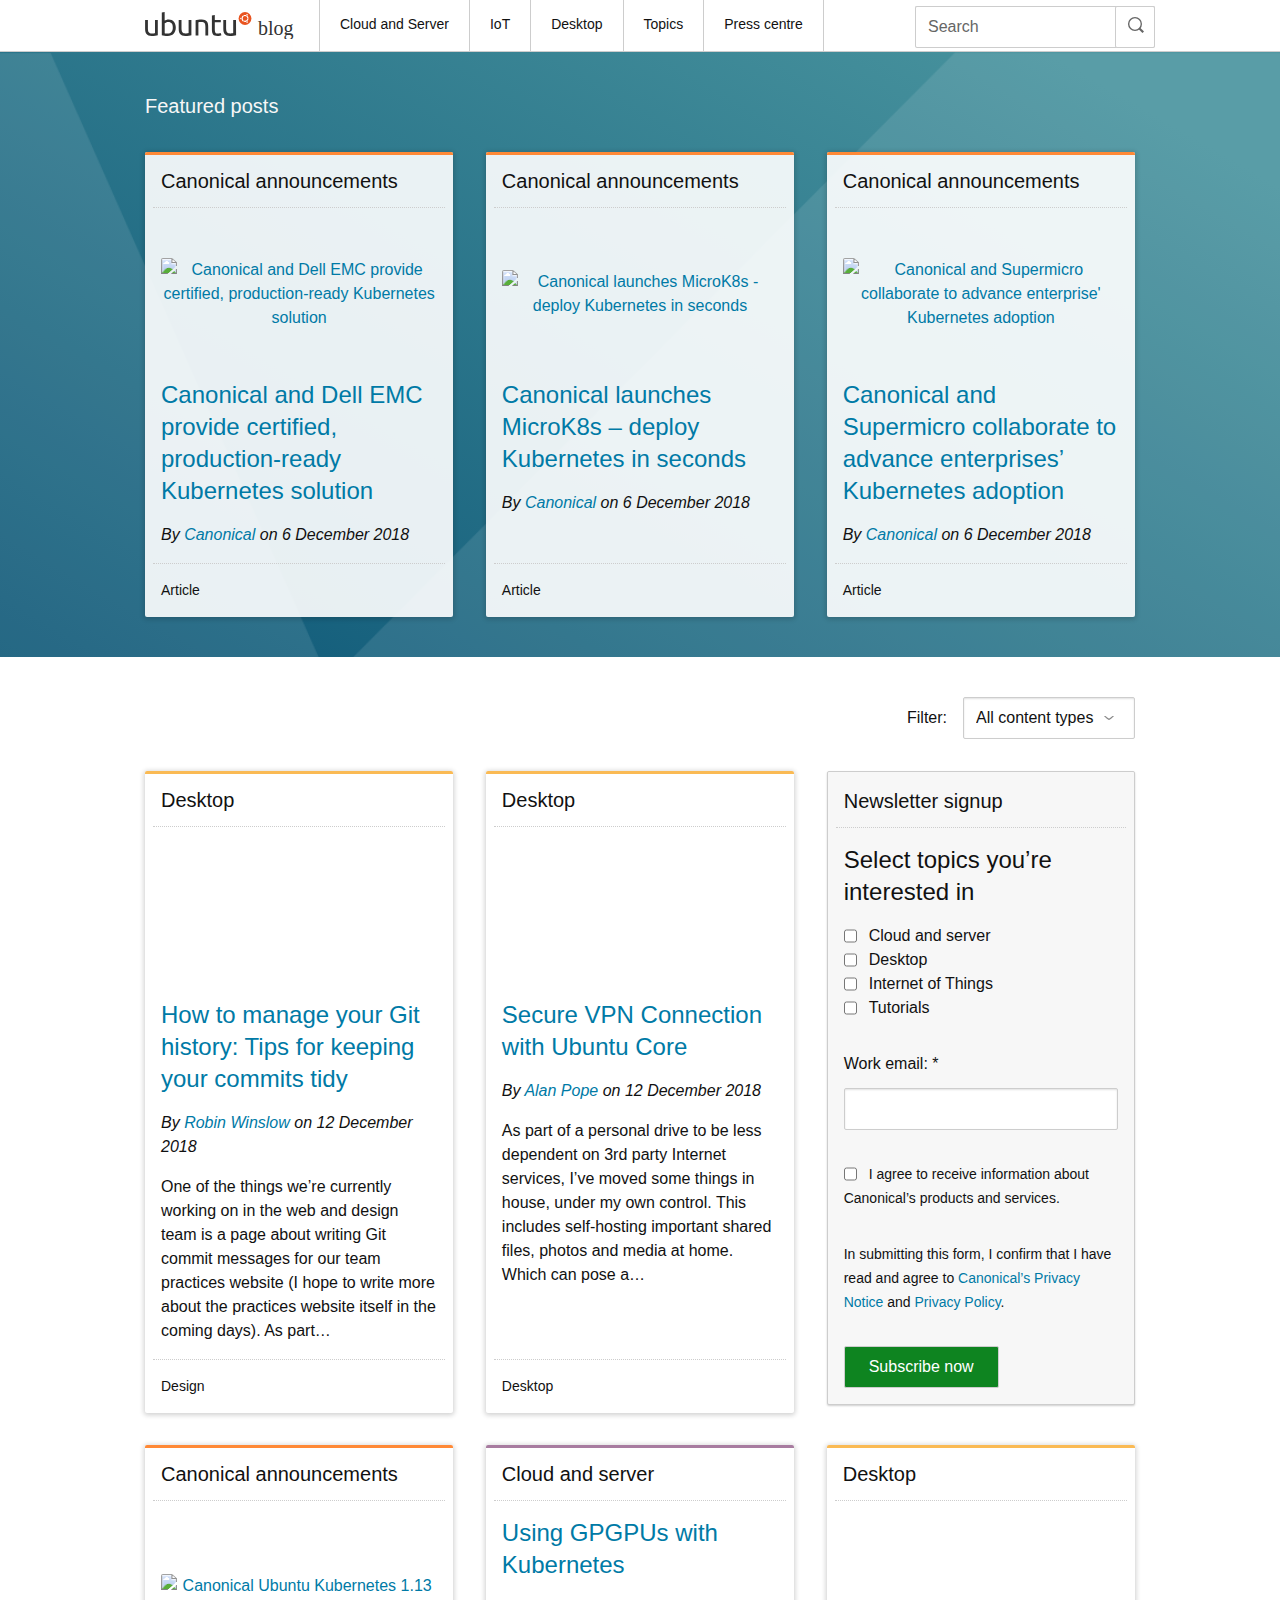
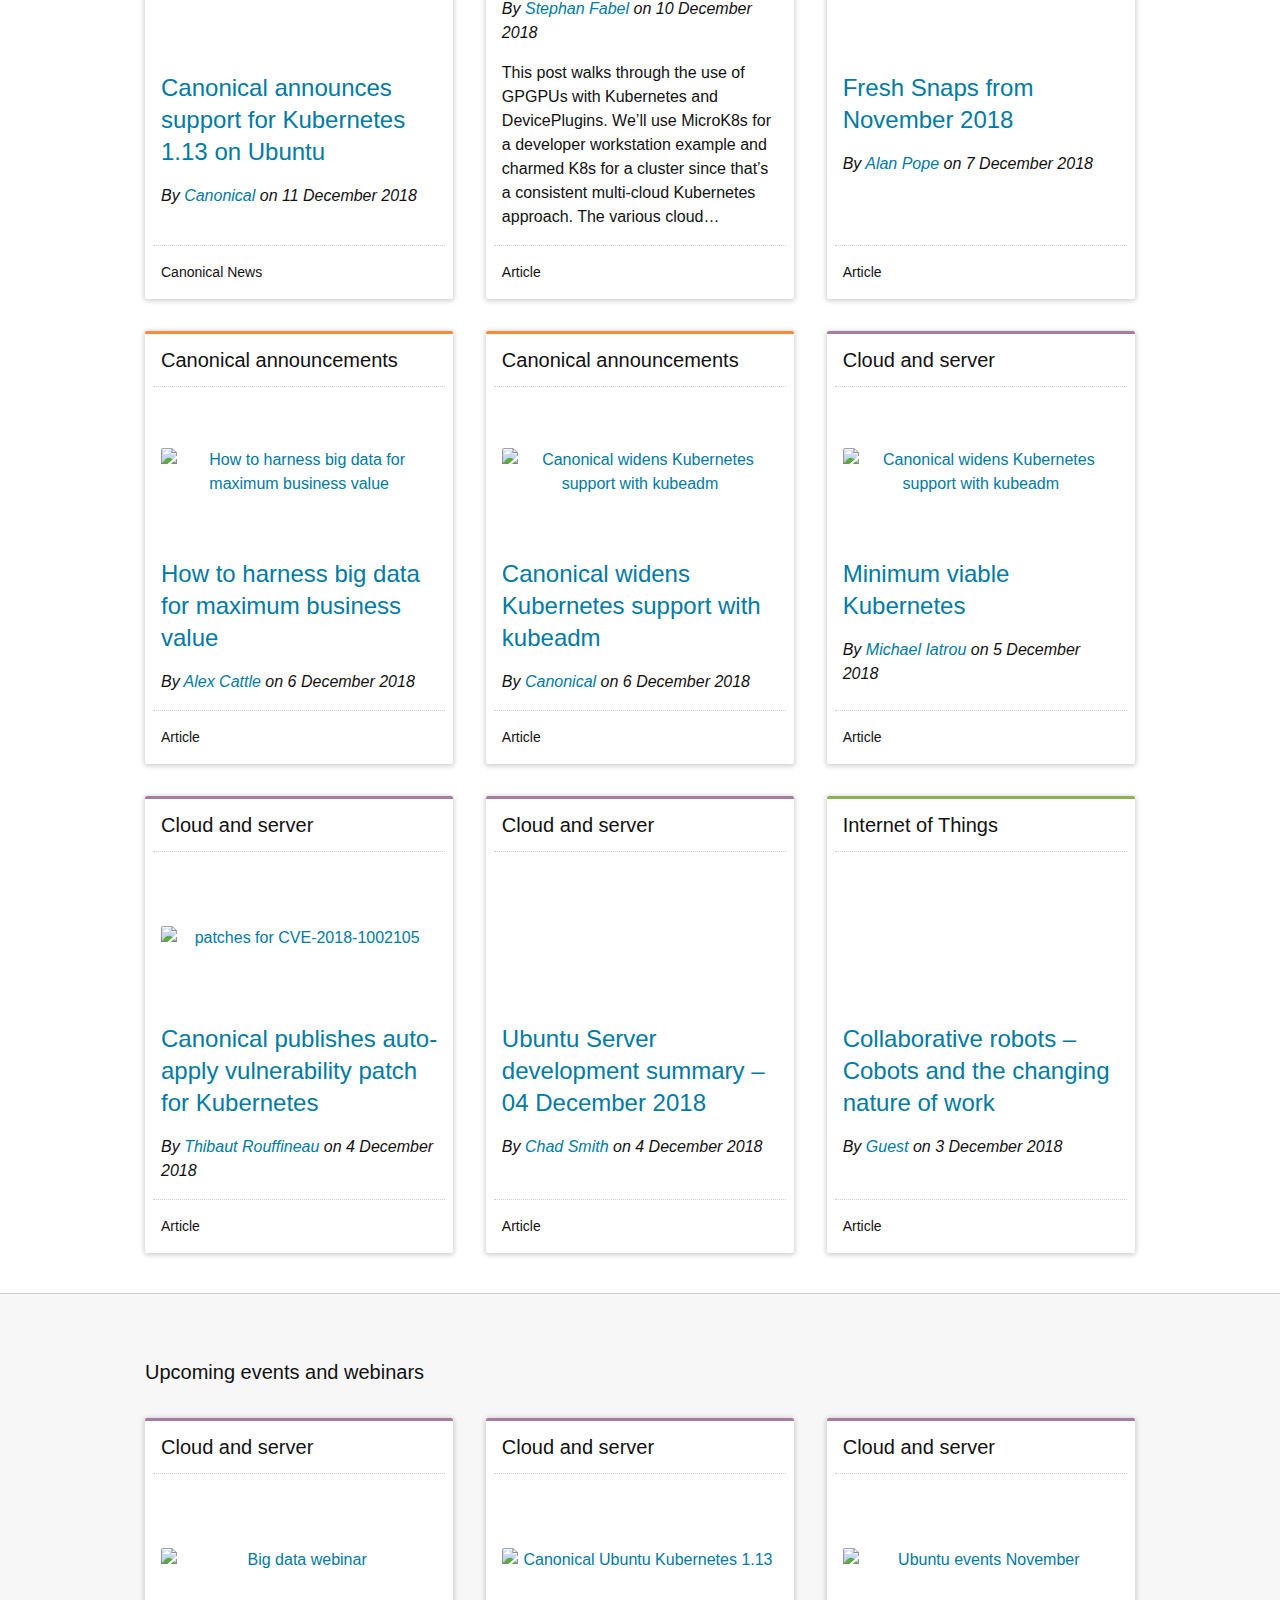
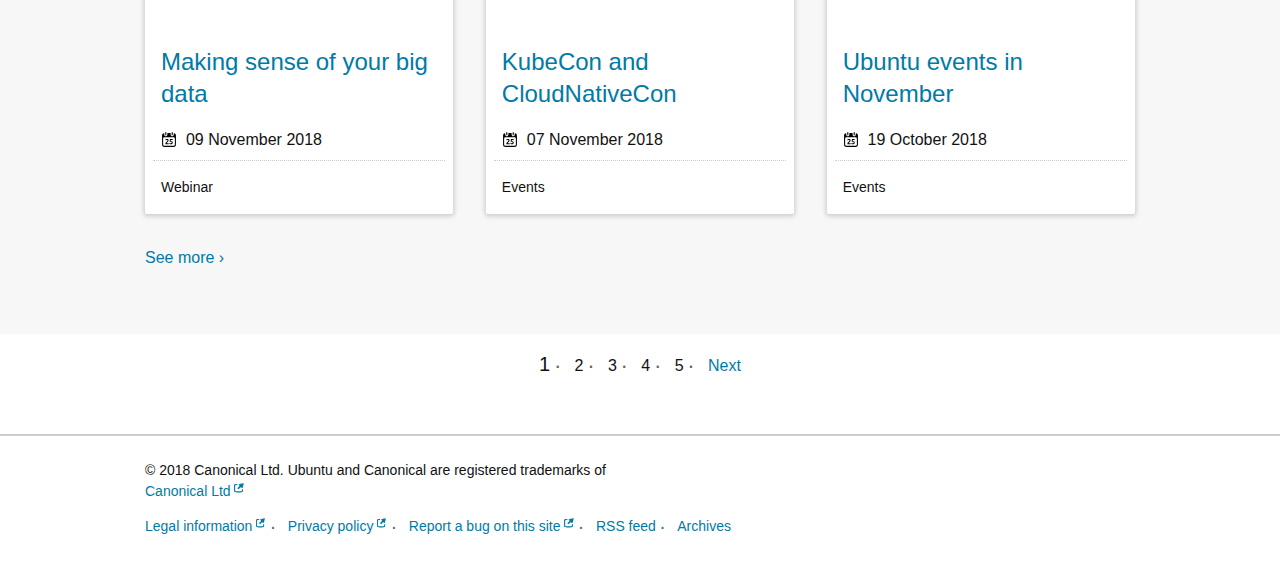
==== commit e1b9c040: "Edit error elements" ====
--- a/index.html
+++ b/index.html
@@ -681,7 +681,7 @@
                         </a>
                     </div>
 
-                    <h3 class="p-heading--four"><a href="/2018/11/09/how-to-harness-big-data-business-value" onclick="dataLayer.push({'event' : 'GAEvent', 'eventCategory' : 'Upcoming event', 'eventAction' : 'from:https://blog.ubuntu.com, to:https://blog.ubuntu.com/2018/11/09/how-to-harness-big-data-business-value', 'eventLabel' : 'Making sense of your big data', 'eventValue' : undefined });">Making
+                    <h3 class="p-heading--four"><a href="#">Making
                             sense of your big data</a></h3>
                     <ul class="p-list u-no-margin--top">
                         <li class="p-list__item">
@@ -700,11 +700,8 @@
                 </header>
                 <div class="p-card__content">
                     <div class="u-crop--16-9">
-                        <a href="/2018/11/07/kubecon-and-cloudnativecon" onclick="dataLayer.push({'event' : 'GAEvent', 'eventCategory' : 'Upcoming event', 'eventAction' : 'from:https://blog.ubuntu.com, to:https://blog.ubuntu.com/2018/11/07/kubecon-and-cloudnativecon', 'eventLabel' : 'KubeCon and CloudNativeCon', 'eventValue' : undefined });">
+                        <a href="#">
                             <img src="https://res.cloudinary.com/canonical/image/fetch/q_auto,f_auto,w_460/https://admin.insights.ubuntu.com/wp-content/uploads/b48b/ubuntu-canonical.png"
-                                srcset="https://res.cloudinary.com/canonical/image/fetch/q_auto,f_auto,w_460/https://admin.insights.ubuntu.com/wp-content/uploads/b48b/ubuntu-canonical.png 460w,
-                    https://res.cloudinary.com/canonical/image/fetch/q_auto,f_auto,w_620/https://admin.insights.ubuntu.com/wp-content/uploads/b48b/ubuntu-canonical.png 620w,
-                    https://res.cloudinary.com/canonical/image/fetch/q_auto,f_auto,w_875/https://admin.insights.ubuntu.com/wp-content/uploads/b48b/ubuntu-canonical.png 875w"
                                 sizes="(min-width: 1031px) 460px,
                     (max-width: 1030px) and (min-width: 876px) 460px,
                     (max-width: 875px) and (min-width: 621px) 875px,
@@ -713,7 +710,7 @@
                                 alt="Canonical Ubuntu Kubernetes 1.13">
                         </a>
                     </div>
-                    <h3 class="p-heading--four"><a href="/2018/11/07/kubecon-and-cloudnativecon" onclick="dataLayer.push({'event' : 'GAEvent', 'eventCategory' : 'Upcoming event', 'eventAction' : 'from:https://blog.ubuntu.com, to:https://blog.ubuntu.com/2018/11/07/kubecon-and-cloudnativecon', 'eventLabel' : 'KubeCon and CloudNativeCon', 'eventValue' : undefined });">KubeCon
+                    <h3 class="p-heading--four"><a href="#">KubeCon
                             and CloudNativeCon</a></h3>
                     <ul class="p-list u-no-margin--top">
                         <li class="p-list__item">
@@ -731,13 +728,9 @@
                     <h5 class="p-muted-heading">Cloud and server</h5>
                 </header>
                 <div class="p-card__content">
-
                     <div class="u-crop--16-9">
-                        <a href="/2018/10/19/ubuntu-events-in-november" onclick="dataLayer.push({'event' : 'GAEvent', 'eventCategory' : 'Upcoming event', 'eventAction' : 'from:https://blog.ubuntu.com, to:https://blog.ubuntu.com/2018/10/19/ubuntu-events-in-november', 'eventLabel' : 'Ubuntu events in November', 'eventValue' : undefined });">
+                        <a href="#">
                             <img src="https://res.cloudinary.com/canonical/image/fetch/q_auto,f_auto,w_460/https://admin.insights.ubuntu.com/wp-content/uploads/8f01/UbuntueventNovember.png"
-                                srcset="https://res.cloudinary.com/canonical/image/fetch/q_auto,f_auto,w_460/https://admin.insights.ubuntu.com/wp-content/uploads/8f01/UbuntueventNovember.png 460w,
-                    https://res.cloudinary.com/canonical/image/fetch/q_auto,f_auto,w_620/https://admin.insights.ubuntu.com/wp-content/uploads/8f01/UbuntueventNovember.png 620w,
-                    https://res.cloudinary.com/canonical/image/fetch/q_auto,f_auto,w_875/https://admin.insights.ubuntu.com/wp-content/uploads/8f01/UbuntueventNovember.png 875w"
                                 sizes="(min-width: 1031px) 460px,
                     (max-width: 1030px) and (min-width: 876px) 460px,
                     (max-width: 875px) and (min-width: 621px) 875px,
--- a/assets/css/style.css
+++ b/assets/css/style.css
@@ -0,0 +1,1681 @@
+button {
+    -webkit-transition-duration: 0.165s;
+    transition-duration: 0.165s;
+    -webkit-transition-property: background-color;
+    transition-property: background-color;
+    -webkit-transition-timing-function: cubic-bezier(0.55, 0.055, 0.675, 0.19);
+    transition-timing-function: cubic-bezier(0.55, 0.055, 0.675, 0.19);
+    border-radius: .125rem;
+    border-style: solid;
+    border-width: 1px;
+    -webkit-box-sizing: border-box;
+    box-sizing: border-box;
+    cursor: pointer;
+    display: inline-block;
+    font-family: "Ubuntu", -apple-system, BlinkMacSystemFont, "Segoe UI", "Roboto", "Oxygen", "Cantarell", "Fira Sans", "Droid Sans", "Helvetica Neue", sans-serif;
+    font-size: 1rem;
+    font-weight: 300;
+    line-height: 1rem;
+    outline: none;
+    padding: .75rem 1.5rem;
+    text-align: center;
+    text-decoration: none;
+    width: 100%
+}
+
+button:focus {
+    outline: 1px solid #19b6ee;
+    outline-offset: 2px
+}
+
+@media (max-width: 459px) {
+
+    button+button {
+        margin-top: 1rem
+    }
+}
+
+@media (min-width: 460px) {
+
+    button+button {
+        margin-left: 1rem
+    }
+}
+
+@media only screen and (min-width: 460px) {
+
+    button {
+        width: auto
+    }
+}
+
+button:active,
+button:focus,
+button:hover {
+    text-decoration: none
+}
+
+button:disabled {
+    cursor: not-allowed;
+    opacity: .5
+}
+
+.p-card--post,
+.p-card--muted {
+    background: #fff;
+    border-radius: 2px;
+    color: #111;
+    padding: 1.25rem
+}
+
+.p-card--muted .p-card__header {
+    border-bottom: 1px solid #cdcdcd;
+    margin-bottom: .75rem;
+    padding-bottom: .75rem
+}
+
+.p-card--post {
+    -webkit-box-shadow: 0 1px 5px 1px rgba(17, 17, 17, 0.2);
+    box-shadow: 0 1px 5px 1px rgba(17, 17, 17, 0.2)
+}
+
+.p-navigation::after,
+.p-list::after,
+.u-clearfix::after {
+    clear: both;
+    content: '';
+    display: block
+}
+
+html {
+    font-family: sans-serif;
+    line-height: 1.15;
+    -ms-text-size-adjust: 100%;
+    -webkit-text-size-adjust: 100%
+}
+
+body {
+    margin: 0
+}
+
+footer,
+header,
+nav,
+section {
+    display: block
+}
+
+a {
+    background-color: transparent;
+    -webkit-text-decoration-skip: objects
+}
+
+a:active,
+a:hover {
+    outline-width: 0
+}
+
+small {
+    font-size: 80%
+}
+
+img {
+    border-style: none
+}
+
+svg:not(:root) {
+    overflow: hidden
+}
+
+button,
+input,
+select {
+    font: inherit;
+    margin: 0
+}
+
+button,
+input {
+    overflow: visible
+}
+
+button,
+select {
+    text-transform: none
+}
+
+button,
+[type="reset"],
+[type="submit"] {
+    -webkit-appearance: button
+}
+
+button::-moz-focus-inner,
+[type="reset"]::-moz-focus-inner,
+[type="submit"]::-moz-focus-inner {
+    border-style: none;
+    padding: 0
+}
+
+button:-moz-focusring,
+[type="reset"]:-moz-focusring,
+[type="submit"]:-moz-focusring {
+    outline: 1px dotted ButtonText
+}
+
+[type="checkbox"] {
+    -webkit-box-sizing: border-box;
+    box-sizing: border-box;
+    padding: 0
+}
+
+[type="search"] {
+    -webkit-appearance: textfield;
+    outline-offset: -2px
+}
+
+[type="search"]::-webkit-search-cancel-button,
+[type="search"]::-webkit-search-decoration {
+    -webkit-appearance: none
+}
+
+::-webkit-file-upload-button {
+    -webkit-appearance: button;
+    font: inherit
+}
+
+html {
+    -webkit-box-sizing: border-box;
+    box-sizing: border-box
+}
+
+*,
+*::before,
+*::after {
+    -webkit-box-sizing: inherit;
+    box-sizing: inherit
+}
+
+button {
+    background-color: #fff;
+    border-color: #cdcdcd;
+    color: #111;
+    line-height: 1rem
+}
+
+button:visited {
+    color: #111
+}
+
+button:active,
+button:hover {
+    background-color: #f7f7f7;
+    border-color: #cdcdcd
+}
+
+button:disabled:active,
+button:disabled:hover {
+    background-color: rgba(0, 0, 0, 0);
+    border-color: #cdcdcd
+}
+
+label {
+    cursor: pointer;
+    display: block;
+    font-size: 1rem;
+    line-height: 1.5
+}
+
+[type='search'],
+[type='email'] {
+    -webkit-appearance: textfield;
+    -moz-appearance: textfield;
+    appearance: textfield;
+    background-color: #fff;
+    border: 1px solid #cdcdcd;
+    border-radius: .125rem;
+    -webkit-box-shadow: inset 0 1px 2px rgba(0, 0, 0, 0.12);
+    box-shadow: inset 0 1px 2px rgba(0, 0, 0, 0.12);
+    color: #111;
+    font-family: "Ubuntu", -apple-system, BlinkMacSystemFont, "Segoe UI", "Roboto", "Oxygen", "Cantarell", "Fira Sans", "Droid Sans", "Helvetica Neue", sans-serif;
+    font-size: 1rem;
+    font-weight: 300;
+    outline: none;
+    padding: .5rem .75rem;
+    vertical-align: baseline;
+    width: 100%
+}
+
+[type='search']:focus,
+[type='email']:focus {
+    outline: 1px solid #19b6ee;
+    outline-offset: 2px
+}
+
+[type='search']:active,
+[type='email']:active {
+    border-color: #666;
+    color: #111;
+    outline: none
+}
+
+[type='search']::-webkit-input-placeholder,
+[type='email']::-webkit-input-placeholder {
+    color: #666;
+    opacity: 1
+}
+
+[type='search']:-ms-input-placeholder,
+[type='email']:-ms-input-placeholder {
+    color: #666;
+    opacity: 1
+}
+
+[type='search']::-ms-input-placeholder,
+[type='email']::-ms-input-placeholder {
+    color: #666;
+    opacity: 1
+}
+
+[type='reset'] {
+    display: none
+}
+
+[type="search"] {
+    -moz-appearance: none;
+    -webkit-appearance: none;
+    appearance: none;
+    border-radius: 0
+}
+
+[type='search']::-webkit-search-results-decoration {
+    display: none
+}
+
+[type='search']::-webkit-search-cancel-button {
+    -webkit-appearance: searchfield-cancel-button;
+    cursor: pointer
+}
+
+[type="checkbox"] {
+    float: left;
+    height: 1.5rem;
+    margin-bottom: 0;
+    margin-right: .75rem;
+    outline: none;
+    padding: 0;
+    vertical-align: middle;
+    width: auto;
+    min-height: 1.5rem
+}
+
+[type='checkbox']:focus {
+    outline: 1px solid #19b6ee;
+    outline-offset: 0
+}
+
+[type='submit'] {
+    background-color: #0e8420;
+    color: #fff;
+    padding: .75rem 1.5rem
+}
+
+[type='submit']:hover {
+    background-color: #04280a;
+    cursor: pointer
+}
+
+select {
+    -webkit-appearance: textfield;
+    -moz-appearance: textfield;
+    appearance: textfield;
+    background-color: #fff;
+    border: 1px solid #cdcdcd;
+    border-radius: .125rem;
+    -webkit-box-shadow: inset 0 1px 2px rgba(0, 0, 0, 0.12);
+    box-shadow: inset 0 1px 2px rgba(0, 0, 0, 0.12);
+    color: #111;
+    font-family: "Ubuntu", -apple-system, BlinkMacSystemFont, "Segoe UI", "Roboto", "Oxygen", "Cantarell", "Fira Sans", "Droid Sans", "Helvetica Neue", sans-serif;
+    font-size: 1rem;
+    font-weight: 300;
+    outline: none;
+    padding: .5rem .75rem;
+    vertical-align: baseline;
+    width: 100%;
+    -moz-appearance: none;
+    -webkit-appearance: none;
+    appearance: none;
+    background: #fff url("[data-uri]") no-repeat;
+    background-position: right 1.25rem center;
+    color: #111;
+    min-height: 24px;
+    text-indent: .01px;
+    text-overflow: ''
+}
+
+select:focus {
+    outline: 1px solid #19b6ee;
+    outline-offset: 2px
+}
+
+select:active {
+    border-color: #666;
+    color: #111;
+    outline: none
+}
+
+select::-webkit-input-placeholder {
+    color: #666;
+    opacity: 1
+}
+
+select:-ms-input-placeholder {
+    color: #666;
+    opacity: 1
+}
+
+select::-ms-input-placeholder {
+    color: #666;
+    opacity: 1
+}
+
+select:hover {
+    cursor: pointer
+}
+
+form *+input,
+form *+select {
+    margin-top: .75rem
+}
+
+form *+button,
+form *+input[type="submit"] {
+    margin-top: 1rem
+}
+
+a {
+    color: #007aa6;
+    text-decoration: none
+}
+
+a:focus {
+    outline: thin dotted #cdcdcd
+}
+
+a:hover {
+    cursor: pointer;
+    text-decoration: underline
+}
+
+a:visited {
+    color: #005573
+}
+
+ul {
+    margin-bottom: 0;
+    margin-left: 1rem;
+    padding-left: 1rem
+}
+
+ul ul {
+    margin-bottom: 0
+}
+
+nav ul {
+    list-style: none;
+    list-style-image: none
+}
+
+ul li+li {
+    margin-top: .5rem
+}
+
+ul li>ul {
+    margin-top: .5rem
+}
+
+li {
+    margin: 0 0 .5rem;
+    padding: 0
+}
+
+img {
+    border: 0;
+    border-radius: 2px;
+    height: auto;
+    max-width: 100%
+}
+
+svg:not(:root) {
+    overflow: hidden
+}
+
+iframe {
+    display: block;
+    margin: 0 auto 20px;
+    max-width: 100%
+}
+
+@font-face {
+    font-family: 'Ubuntu';
+    font-style: normal;
+    font-weight: 300;
+    src: url("https://assets.ubuntu.com/v1/e8c07df6-Ubuntu-L_W.woff2") format("woff2"), url("https://assets.ubuntu.com/v1/8619add2-Ubuntu-L_W.woff") format("woff")
+}
+
+@font-face {
+    font-family: 'Ubuntu';
+    font-style: normal;
+    font-weight: 400;
+    src: url("https://assets.ubuntu.com/v1/fff37993-Ubuntu-R_W.woff2") format("woff2"), url("https://assets.ubuntu.com/v1/7af50859-Ubuntu-R_W.woff") format("woff")
+}
+
+@font-face {
+    font-family: 'Ubuntu';
+    font-style: italic;
+    font-weight: 300;
+    src: url("https://assets.ubuntu.com/v1/f8097dea-Ubuntu-LI_W.woff2") format("woff2"), url("https://assets.ubuntu.com/v1/8be89d02-Ubuntu-LI_W.woff") format("woff")
+}
+
+@font-face {
+    font-family: 'Ubuntu';
+    font-style: italic;
+    font-weight: 400;
+    src: url("https://assets.ubuntu.com/v1/fca66073-ubuntu-ri-webfont.woff2") format("woff2"), url("https://assets.ubuntu.com/v1/f0898c72-ubuntu-ri-webfont.woff") format("woff")
+}
+
+@font-face {
+    font-family: 'Ubuntu';
+    font-style: normal;
+    font-weight: 100;
+    src: url("https://assets.ubuntu.com/v1/7f100985-Ubuntu-Th_W.woff2") format("woff2"), url("https://assets.ubuntu.com/v1/502cc3a1-Ubuntu-Th_W.woff") format("woff")
+}
+
+@font-face {
+    font-family: 'Ubuntu Mono';
+    font-style: normal;
+    font-weight: 300;
+    src: url("https://assets.ubuntu.com/v1/fdd692b9-UbuntuMono-R_W.woff2") format("woff2"), url("https://assets.ubuntu.com/v1/85edb898-UbuntuMono-R_W.woff") format("woff")
+}
+
+@font-face {
+    font-family: 'Ubuntu Mono';
+    font-style: normal;
+    font-weight: 400;
+    src: url("https://assets.ubuntu.com/v1/fdd692b9-UbuntuMono-R_W.woff2") format("woff2"), url("https://assets.ubuntu.com/v1/85edb898-UbuntuMono-R_W.woff") format("woff")
+}
+
+* {
+    -moz-osx-font-smoothing: grayscale;
+    -webkit-font-smoothing: antialiased;
+    font-smoothing: subpixel-antialiased
+}
+
+html {
+    font-size: 16px
+}
+
+body {
+    color: #111;
+    font-family: "Ubuntu", -apple-system, BlinkMacSystemFont, "Segoe UI", "Roboto", "Oxygen", "Cantarell", "Fira Sans", "Droid Sans", "Helvetica Neue", sans-serif;
+    font-weight: 300;
+    line-height: 1.5
+}
+
+h3,
+h5,
+[class^="p-heading--"] {
+    font-family: "Ubuntu", -apple-system, BlinkMacSystemFont, "Segoe UI", "Roboto", "Oxygen", "Cantarell", "Fira Sans", "Droid Sans", "Helvetica Neue", sans-serif;
+    margin: 0
+}
+
+p {
+    max-width: 35em;
+    margin-bottom: 0
+}
+
+p+p {
+    margin-top: 1rem
+}
+
+@media screen and (min-width: 1030px) {
+    p+p {
+        margin-top: 1.5rem
+    }
+}
+
+button,
+input,
+select {
+    font-family: "Ubuntu", -apple-system, BlinkMacSystemFont, "Segoe UI", "Roboto", "Oxygen", "Cantarell", "Fira Sans", "Droid Sans", "Helvetica Neue", sans-serif
+}
+
+h3 {
+    max-width: 25em;
+    font-size: 1.5rem;
+    font-weight: 300;
+    line-height: 1.333
+}
+
+@media only screen and (min-width: 1030px) {
+    h3 {
+        font-size: 1.75rem;
+        line-height: 1.287
+    }
+}
+
+h5 {
+    max-width: 35em;
+    font-size: 1.125rem;
+    font-weight: 300;
+    line-height: 1.333
+}
+
+@media only screen and (min-width: 1030px) {
+    h5 {
+        font-size: 1.25rem;
+        line-height: 1.4
+    }
+}
+
+li {
+    margin-bottom: 0;
+    margin-top: 0;
+    padding-bottom: 0
+}
+
+li>ul {
+    padding-top: 0
+}
+
+li>ul>li:last-of-type {
+    padding-bottom: 0
+}
+
+small {
+    font-size: .875rem
+}
+
+*+* {
+    margin-top: 1.25rem
+}
+
+@media screen and (min-width: 768px) {
+    *+* {
+        margin-top: 1.75rem
+    }
+}
+
+@media screen and (min-width: 1030px) {
+    *+* {
+        margin-top: 2rem
+    }
+}
+
+*>p:first-child {
+    margin-top: 0
+}
+
+*+h3,
+*+.p-heading--four {
+    margin-top: 1.5rem
+}
+
+@media screen and (min-width: 1030px) {
+
+    *+h3,
+    *+.p-heading--four {
+        margin-top: 2rem
+    }
+}
+
+h3+*,
+.p-heading--four+* {
+    margin-top: .5rem
+}
+
+@media screen and (min-width: 1030px) {
+
+    h3+*,
+    .p-heading--four+* {
+        margin-top: 1rem
+    }
+}
+
+.row~.row {
+    margin-top: 1.25rem
+}
+
+@media screen and (min-width: 768px) {
+    .row~.row {
+        margin-top: 1.75rem
+    }
+}
+
+@media screen and (min-width: 1030px) {
+    .row~.row {
+        margin-top: 2rem
+    }
+}
+
+.p-accordion__group {
+    border-top: 1px solid #cdcdcd;
+    margin: 0
+}
+
+.p-accordion__tab {
+    background-position: top 1.25rem right 1rem;
+    background-repeat: no-repeat;
+    border: 0;
+    padding: 1rem 2.5rem 1rem .75rem;
+    text-align: left;
+    -webkit-transition-duration: 0s;
+    transition-duration: 0s;
+    width: 100%;
+    z-index: 2
+}
+
+.p-accordion__tab[aria-expanded='false'] {
+    background-image: url("data:image/svg+xml;charset=utf8,%3Csvg xmlns='http://www.w3.org/2000/svg' height='15' width='15' xmlns:xlink='http://www.w3.org/1999/xlink' viewBox='0 0 16 16'%3E%3Cdefs%3E%3Cpath id='a' d='M0 0h16v16H0z'/%3E%3C/defs%3E%3Cg fill-rule='evenodd' fill='none'%3E%3Cuse xlink:href='%23a'/%3E%3Cpath stroke='%23888' d='M.5.5h14v14H.5z'/%3E%3Cpath fill='%23888' d='M7 4h1v7H7z'/%3E%3Cpath fill='%23888' d='M4 8V7h7v1z'/%3E%3C/g%3E%3C/svg%3E")
+}
+
+.p-accordion__tab:focus {
+    outline: 1px solid #007aa6;
+    outline-offset: 2px
+}
+
+.p-accordion__panel {
+    border-top: 1px solid #cdcdcd;
+    margin: 0;
+    padding: .75rem .75rem .75rem 1.5rem
+}
+
+.p-accordion__panel[aria-hidden='true'] {
+    display: none
+}
+
+.p-card--muted {
+    border: 1px solid #cdcdcd;
+    margin-bottom: 2rem;
+    margin-top: 0
+}
+
+.p-footer {
+    border-top: 1px solid #cdcdcd;
+    font-size: .875rem;
+    line-height: 1.5;
+    padding-bottom: 1rem;
+    padding-top: 1rem
+}
+
+@media (min-width: 768px) {
+    .p-footer {
+        padding-bottom: 1.5rem;
+        padding-top: 1.5rem
+    }
+}
+
+@media screen and (max-width: 400px) {
+    @-ms-viewport {
+        width: 320px
+    }
+}
+
+img {
+    max-width: 100%;
+    height: auto
+}
+
+@media \0screen {
+    img {
+        width: auto
+    }
+}
+
+.row {
+    *zoom: 1;
+    margin-right: auto;
+    margin-left: auto;
+    max-width: 1030px;
+    padding-left: 20px;
+    padding-right: 20px
+}
+
+.row:before,
+.row:after {
+    display: table;
+    content: " "
+}
+
+.row:after {
+    clear: both
+}
+
+@media screen and (min-width: 768px) {
+
+    .col-4 {
+        display: block;
+        float: left;
+        min-height: 1px;
+        position: relative;
+        *margin-right: -1px;
+        margin-left: 3.2877%
+    }
+
+    .row .col-4:first-child {
+        margin-left: 0
+    }
+
+    .col-4 {
+        width: 31.14153%
+    }
+}
+
+[class*="col-"],
+.row {
+    margin-top: 0
+}
+
+@media screen and (max-width: 767px) {
+    [class*="col-"]+[class*="col-"] {
+        margin-top: 20px
+    }
+}
+
+.p-heading--four {
+    max-width: 25em;
+    font-size: 1.375rem;
+    font-weight: 300;
+    line-height: 1.2727
+}
+
+@media only screen and (min-width: 1030px) {
+    .p-heading--four {
+        font-size: 1.5rem;
+        line-height: 1.333
+    }
+}
+
+.p-heading--five {
+    max-width: 35em;
+    font-size: 1.125rem;
+    font-weight: 300;
+    line-height: 1.333
+}
+
+.u-align--center .p-heading--five {
+    margin-left: auto;
+    margin-right: auto
+}
+
+@media only screen and (min-width: 1030px) {
+    .p-heading--five {
+        font-size: 1.25rem;
+        line-height: 1.4
+    }
+}
+
+.p-navigation {
+    background-color: #fff;
+    border-bottom: 1px solid #cdcdcd;
+    color: #111;
+    margin-top: 0;
+    position: relative;
+    width: 100%
+}
+
+.p-navigation .row {
+    padding: 0
+}
+
+@media (max-width: 990px) {
+    .p-navigation .p-navigation__banner {
+        overflow: hidden;
+        position: relative
+    }
+}
+
+.p-navigation .p-navigation__toggle--open,
+.p-navigation .p-navigation__toggle--close,
+.p-navigation .p-navigation__link {
+    color: #111
+}
+
+.p-navigation .p-navigation__toggle--open:hover,
+.p-navigation .p-navigation__toggle--close:hover,
+.p-navigation .p-navigation__link:hover {
+    border-bottom: 0;
+    text-decoration: underline
+}
+
+.p-navigation .p-navigation__toggle--open:visited,
+.p-navigation .p-navigation__toggle--close:visited,
+.p-navigation .p-navigation__link:visited {
+    color: #111
+}
+
+.p-navigation .p-navigation__toggle--close {
+    display: none
+}
+
+.p-navigation .p-navigation__toggle--open,
+.p-navigation .p-navigation__toggle--close {
+    margin: 0;
+    position: absolute;
+    right: 1rem;
+    top: calc(50% - .75rem)
+}
+
+@media (min-width: 991px) {
+
+    .p-navigation .p-navigation__toggle--open,
+    .p-navigation .p-navigation__toggle--close {
+        display: none
+    }
+}
+
+.p-navigation .p-navigation__logo {
+    max-width: 25em;
+    font-size: 1.375rem;
+    font-weight: 300;
+    line-height: 1.2727;
+    -webkit-box-align: center;
+    -ms-flex-align: center;
+    align-items: center;
+    display: -webkit-box;
+    display: -ms-flexbox;
+    display: flex;
+    float: left;
+    margin: .75rem .5rem
+}
+
+@media only screen and (min-width: 1030px) {
+    .p-navigation .p-navigation__logo {
+        font-size: 1.5rem;
+        line-height: 1.333
+    }
+}
+
+@media (min-width: 991px) {
+    .p-navigation .p-navigation__logo {
+        margin: .5rem 1.25rem
+    }
+}
+
+.p-navigation .p-navigation__link {
+    border-bottom: 0;
+    display: block;
+    margin-top: 0
+}
+
+@media (min-width: 991px) {
+    .p-navigation .p-navigation__link {
+        display: block;
+        float: left;
+        width: auto
+    }
+}
+
+.p-navigation .p-navigation__link,
+.p-navigation .p-navigation__link>a {
+    border-bottom: 0;
+    display: block
+}
+
+.p-navigation .p-navigation__link:hover,
+.p-navigation .p-navigation__link>a:hover {
+    text-decoration: none
+}
+
+.p-navigation .p-navigation__link:last-child {
+    margin-bottom: 0
+}
+
+.p-navigation .p-navigation__links {
+    background-color: #cdcdcd;
+    clear: both;
+    margin: 0;
+    padding: 0
+}
+
+@media (min-width: 991px) {
+    .p-navigation .p-navigation__links {
+        background-color: transparent;
+        clear: none;
+        -ms-flex-negative: 0;
+        flex-shrink: 0;
+        float: left
+    }
+}
+
+.p-navigation .p-navigation__links .p-navigation__link {
+    border-left: 1px solid #cdcdcd
+}
+
+@media (max-width: 990px) {
+    .p-navigation .p-navigation__links .p-navigation__link {
+        background-color: #f7f7f7;
+        border-left: 0;
+        border-top: 1px solid #cdcdcd;
+        color: #111;
+        text-align: left
+    }
+
+    .p-navigation .p-navigation__links .p-navigation__link:last-child {
+        border-bottom: 1px solid #cdcdcd
+    }
+}
+
+.p-navigation .p-navigation__links .p-navigation__link>a {
+    color: #111;
+    font-size: .875rem;
+    padding: 0.84375rem .5rem
+}
+
+@media (min-width: 991px) {
+
+    .p-navigation .p-navigation__links .p-navigation__link>a {
+        color: #111;
+        padding-left: 1.25rem;
+        padding-right: 1.25rem
+    }
+}
+
+.p-navigation .p-navigation__links:last-of-type {
+    border-right: 1px solid #cdcdcd
+}
+
+@media (max-width: 990px) {
+    .p-navigation .p-navigation__links:last-of-type {
+        border-bottom: 0;
+        border-right: 0
+    }
+}
+
+.p-navigation .p-navigation__nav {
+    display: none;
+    margin-top: 0
+}
+
+@media (min-width: 991px) {
+    .p-navigation .p-navigation__nav {
+        display: -webkit-box;
+        display: -ms-flexbox;
+        display: flex
+    }
+}
+
+.p-navigation .p-navigation__nav>.p-search-box {
+    -ms-flex-item-align: center;
+    align-self: center;
+    margin-left: auto;
+    margin-top: 0;
+    max-width: 20rem;
+    -webkit-box-ordinal-group: 2;
+    -ms-flex-order: 1;
+    order: 1;
+    width: 100%
+}
+
+@media (max-width: 990px) {
+    .p-navigation .p-navigation__nav>.p-search-box {
+        max-width: inherit;
+        -webkit-box-ordinal-group: 0;
+        -ms-flex-order: -1;
+        order: -1;
+        top: 0
+    }
+}
+
+@media (max-width: 990px) {
+
+    .p-navigation .p-navigation__nav>.p-search-box>.p-search-box__input,
+    .p-navigation .p-navigation__nav>.p-search-box .p-search-box__button,
+    .p-navigation .p-navigation__nav>.p-search-box .p-search-box__reset {
+        border-bottom: 0
+    }
+}
+
+.p-navigation:target .p-navigation__toggle--open {
+    display: none
+}
+
+@media (max-width: 990px) {
+    .p-navigation:target .p-navigation__toggle--close {
+        display: inline-block
+    }
+}
+
+.p-navigation:target .p-navigation__nav {
+    display: -webkit-box;
+    display: -ms-flexbox;
+    display: flex;
+    -webkit-box-orient: horizontal;
+    -webkit-box-direction: normal;
+    -ms-flex-direction: row;
+    flex-direction: row
+}
+
+@media (max-width: 990px) {
+    .p-navigation:target .p-navigation__nav {
+        -webkit-box-orient: vertical;
+        -webkit-box-direction: normal;
+        -ms-flex-direction: column;
+        flex-direction: column
+    }
+}
+
+.p-link--soft {
+    color: #111
+}
+
+.p-link--soft:visited {
+    color: #111;
+    text-decoration: none
+}
+
+.p-link--soft:hover {
+    color: #007aa6
+}
+
+.p-link--strong {
+    color: currentColor;
+    font-weight: 400
+}
+
+.p-link--strong:visited {
+    color: currentColor
+}
+
+.p-link--strong:hover {
+    color: currentColor;
+    text-decoration: underline
+}
+
+@supports ((-webkit-mask-size: 1em) or (mask-size: 1em)) or (-webkit-mask-size: 1em) {
+
+    .p-link--external::after {
+        -webkit-mask: url("data:image/svg+xml;charset=utf-8,%3Csvg xmlns='http://www.w3.org/2000/svg' width='24' height='24' %3E%3Cg fill='none' fill-rule='evenodd'%3E%3Cpath d='M-1-1h16v16H-1'/%3E%3Cpath fill='%23111' d='M4.867 1.313C.6 1.32.067 1.443.067 4.51v6.4c0 3.2.533 3.2 5.333 3.2h2.133c4.8 0 5.334 0 5.334-3.2v-1.6h-1.6v1.068c0 2.133 0 2.133-4.267 2.133H5.933c-4.266 0-4.266 0-4.266-2.132V5.044c0-1.93.034-2.112 3.2-2.13v-1.6z'/%3E%3Cpath d='M-1-1h16v16H-1'/%3E%3Cpath fill='%23111' d='M6.435 2.16c.11-.446 7.113-2.196 7.448-1.86.335.334-1.416 7.335-1.863 7.447-.447.112-5.697-5.14-5.586-5.586z'/%3E%3Cpath fill='%23111' d='M9.032 3.38L4.705 7.708l1.767 1.767L10.8 5.148'/%3E%3C/g%3E%3C/svg%3E") no-repeat 0 0/cover;
+        background-color: currentColor;
+        content: '';
+        margin: 0 0 0 .25em;
+        mask: url("data:image/svg+xml;charset=utf-8,%3Csvg xmlns='http://www.w3.org/2000/svg' width='24' height='24' %3E%3Cg fill='none' fill-rule='evenodd'%3E%3Cpath d='M-1-1h16v16H-1'/%3E%3Cpath fill='%23111' d='M4.867 1.313C.6 1.32.067 1.443.067 4.51v6.4c0 3.2.533 3.2 5.333 3.2h2.133c4.8 0 5.334 0 5.334-3.2v-1.6h-1.6v1.068c0 2.133 0 2.133-4.267 2.133H5.933c-4.266 0-4.266 0-4.266-2.132V5.044c0-1.93.034-2.112 3.2-2.13v-1.6z'/%3E%3Cpath d='M-1-1h16v16H-1'/%3E%3Cpath fill='%23111' d='M6.435 2.16c.11-.446 7.113-2.196 7.448-1.86.335.334-1.416 7.335-1.863 7.447-.447.112-5.697-5.14-5.586-5.586z'/%3E%3Cpath fill='%23111' d='M9.032 3.38L4.705 7.708l1.767 1.767L10.8 5.148'/%3E%3C/g%3E%3C/svg%3E") no-repeat 0 0/cover;
+        padding-right: .75em
+    }
+}
+
+@supports not (((-webkit-mask-size: 1em) or (mask-size: 1em)) or (-webkit-mask-size: 1em)) {
+
+    .p-link--external {
+        background-image: url("data:image/svg+xml;charset=utf-8,%3Csvg xmlns='http://www.w3.org/2000/svg' width='0.75em' height='0.75em' viewBox='0 0 16 16' %3E%3Cg fill='none' fill-rule='evenodd'%3E%3Cpath d='M-1-1h16v16H-1'/%3E%3Cpath fill='%23007aa6' d='M4.867 1.313C.6 1.32.067 1.443.067 4.51v6.4c0 3.2.533 3.2 5.333 3.2h2.133c4.8 0 5.334 0 5.334-3.2v-1.6h-1.6v1.068c0 2.133 0 2.133-4.267 2.133H5.933c-4.266 0-4.266 0-4.266-2.132V5.044c0-1.93.034-2.112 3.2-2.13v-1.6z'/%3E%3Cpath d='M-1-1h16v16H-1'/%3E%3Cpath fill='%23007aa6' d='M6.435 2.16c.11-.446 7.113-2.196 7.448-1.86.335.334-1.416 7.335-1.863 7.447-.447.112-5.697-5.14-5.586-5.586z'/%3E%3Cpath fill='%23007aa6' d='M9.032 3.38L4.705 7.708l1.767 1.767L10.8 5.148'/%3E%3C/g%3E%3C/svg%3E");
+        background-position: top right;
+        background-repeat: no-repeat;
+        background-size: .75em;
+        margin-top: -.25em;
+        padding: .25em 1em 0 0
+    }
+}
+
+.p-list {
+    list-style: none;
+    margin-left: 0;
+    padding-left: 0
+}
+
+.p-list__item {
+    margin-top: .6667rem
+}
+
+.p-inline-list__item {
+    display: inline;
+    list-style: none;
+    margin-right: 1.25rem
+}
+
+.p-inline-list__item:last-of-type {
+    margin-right: 0
+}
+
+.p-inline-list--middot {
+    margin-left: 0;
+    padding-left: 0
+}
+
+.p-inline-list--middot .p-inline-list__item {
+    display: inline;
+    list-style: none;
+    margin-right: 1.25rem;
+    margin-right: 1.25em;
+    position: relative
+}
+
+.p-inline-list--middot .p-inline-list__item:last-of-type {
+    margin-right: 0
+}
+
+.p-inline-list--middot .p-inline-list__item::after {
+    color: #666;
+    content: '\00b7';
+    font-size: 1.4em;
+    line-height: 0;
+    position: absolute;
+    right: -.5em;
+    top: .4em
+}
+
+.p-inline-list--middot .p-inline-list__item:hover::after {
+    color: #666
+}
+
+.p-inline-list--middot .p-inline-list__item:last-of-type::after {
+    content: ''
+}
+
+@media (min-width: 768px) {
+    @supports ((-webkit-columns: 1) or (columns: 1)) {}
+
+    @supports not ((-webkit-columns: 1) or (columns: 1)) {}
+}
+
+.p-icon--close,
+.p-icon--search,
+.p-icon--calendar {
+    height: 1rem;
+    width: 1rem;
+    background-position: center;
+    background-repeat: no-repeat;
+    background-size: contain;
+    display: inline-block;
+    margin: 0;
+    overflow: hidden;
+    padding: 0;
+    position: relative;
+    text-indent: 999em;
+    top: -2px;
+    vertical-align: sub
+}
+
+.p-icon--close {
+    background-image: url("data:image/svg+xml,%3Csvg xmlns='http://www.w3.org/2000/svg' height='90' width='90'%3E%3Cg color='%23%7B$color%7D'%3E%3Cpath fill='none' d='M0 0h90v90H0z'/%3E%3Cpath d='M14.52 6L6 14.52 36.48 45 6 75.49 14.52 84 45 53.52 75.48 84 84 75.49 53.52 45 84 14.52 75.48 6 45 36.49z' fill='rgba(102,102,102,0.999999)'/%3E%3C/g%3E%3C/svg%3E")
+}
+
+.p-icon--search {
+    background-image: url("data:image/svg+xml,%3Csvg xmlns:rdf='http://www.w3.org/1999/02/22-rdf-syntax-ns%23' xmlns='http://www.w3.org/2000/svg' xmlns:cc='http://creativecommons.org/ns%23' xmlns:dc='http://purl.org/dc/elements/1.1/' id='svg5918' height='16' viewBox='0 0 16 15.999999' width='16' version='1.1'%3E%3Cg id='layer1' transform='translate(-182.94 -560.72)'%3E%3Cg id='g5346' transform='translate(-769.06 404.36)'%3E%3Cg id='g4355' transform='matrix(.66667 0 0 .66667 877.33 -129.21)'%3E%3Crect id='rect4357' opacity='.05' style='color:%23000000' transform='scale(1,-1)' height='24' width='24' y='-452.36' x='112' fill='none'/%3E%3Cpath id='path4359' d='m129.93 444.03-2.2704 2.2732 6.07 6.0699l2.27-2.27z' fill='rgba(102,102,102,0.999999)'/%3E%3Cellipse id='ellipse4361' stroke-linejoin='round' stroke='rgba(102,102,102,0.999999)' d='m 131.97944,438.86221 a 9.4794664,9.4794722 0 0 1 -9.47946,9.47948 9.4794664,9.4794722 0 0 1 -9.47947,-9.47948 9.4794664,9.4794722 0 0 1 9.47947,-9.47947 9.4794664,9.4794722 0 0 1 9.47946,9.47947 z' rx='9.4795' ry='9.4795' cy='438.86' cx='122.5' stroke-linecap='round' stroke-width='2.041' fill='none'/%3E%3C/g%3E%3C/g%3E%3C/g%3E%3C/svg%3E")
+}
+
+.p-search-box__button,
+.p-search-box__reset {
+    background: #fff;
+    border-bottom: 1px solid #cdcdcd;
+    border-top: 1px solid #cdcdcd;
+    display: block;
+    height: 100%;
+    margin: 0;
+    padding: 0 .75rem;
+    position: absolute;
+    top: 0;
+    width: 2.5rem
+}
+
+.p-search-box__button:hover,
+.p-search-box__reset:hover {
+    background: inherit
+}
+
+.p-search-box__button:hover:disabled,
+.p-search-box__reset:hover:disabled {
+    cursor: not-allowed
+}
+
+.p-search-box {
+    -webkit-box-shadow: inset 0 1px 2px rgba(0, 0, 0, 0.12);
+    box-shadow: inset 0 1px 2px rgba(0, 0, 0, 0.12);
+    display: -webkit-box;
+    display: -ms-flexbox;
+    display: flex;
+    position: relative
+}
+
+.p-search-box__input {
+    border-radius: 2px;
+    -webkit-box-shadow: none;
+    box-shadow: none;
+    -webkit-box-flex: 2;
+    -ms-flex-positive: 2;
+    flex-grow: 2
+}
+
+.p-search-box__input::-webkit-search-cancel-button {
+    -webkit-appearance: none
+}
+
+.p-search-box__input:not(:valid)~.p-search-box__reset {
+    display: none
+}
+
+.p-search-box__button {
+    right: 0
+}
+
+.p-search-box__reset {
+    border-left: 0;
+    border-right: 0;
+    right: 2.5rem
+}
+
+.p-strip {
+    clear: both;
+    margin-top: 0;
+    padding: 2rem 0;
+    width: 100%;
+    background-color: transparent
+}
+
+@media only screen and (min-width: 1030px) {
+    .p-strip {
+        padding: 4rem 0
+    }
+}
+
+.p-strip--light {
+    clear: both;
+    margin-top: 0;
+    padding: 2rem 0;
+    width: 100%;
+    background-color: #f7f7f7
+}
+
+@media only screen and (min-width: 1030px) {
+    .p-strip--light {
+        padding: 4rem 0
+    }
+}
+
+[class^='p-strip'].is-bordered {
+    border-bottom: 1px solid #cdcdcd
+}
+
+[class^='p-strip'].is-shallow {
+    padding: 1.5rem 0
+}
+
+@media only screen and (min-width: 1030px) {
+    [class^='p-strip'].is-shallow {
+        padding: 2.5rem 0
+    }
+}
+
+@media screen and (min-width: 768px) {
+    .p-form--inline {
+        -webkit-box-align: baseline;
+        -ms-flex-align: baseline;
+        align-items: baseline;
+        display: -webkit-inline-box;
+        display: -ms-inline-flexbox;
+        display: inline-flex;
+        -webkit-box-orient: horizontal;
+        -webkit-box-direction: normal;
+        -ms-flex-direction: row;
+        flex-direction: row
+    }
+
+    .p-form--inline>* {
+        margin: 0
+    }
+}
+
+@media screen and (min-width: 768px) {
+    .p-form--inline .p-form__group {
+        display: -webkit-inline-box;
+        display: -ms-inline-flexbox;
+        display: inline-flex;
+        width: auto
+    }
+
+    .p-form--inline .p-form__group .p-form__label,
+    .p-form--inline .p-form__group .p-form__control {
+        -ms-flex-item-align: baseline;
+        align-self: baseline;
+        -webkit-box-sizing: border-box;
+        box-sizing: border-box
+    }
+
+    .p-form--inline .p-form__group .p-form__label {
+        -ms-flex-negative: 0;
+        flex-shrink: 0;
+        padding-right: 1rem
+    }
+
+    .p-form--inline .p-form__group .p-form__control {
+        display: inline-block;
+        margin: 0
+    }
+}
+
+@media only screen and (min-width: 768px) {
+    .u-equal-height {
+        display: -webkit-box;
+        display: -ms-flexbox;
+        display: flex
+    }
+}
+
+.u-align--center {
+    -webkit-box-pack: center !important;
+    -ms-flex-pack: center !important;
+    justify-content: center !important;
+    margin-left: auto !important;
+    margin-right: auto !important;
+    text-align: center !important
+}
+
+.u-align--right {
+    -webkit-box-pack: end !important;
+    -ms-flex-pack: end !important;
+    justify-content: flex-end !important;
+    margin-left: auto !important;
+    text-align: right !important
+}
+
+.u-no-margin {
+    margin: 0 !important
+}
+
+.u-no-margin--top {
+    margin-top: 0 !important
+}
+
+.u-no-padding {
+    padding: 0 !important
+}
+
+.u-no-padding--top {
+    padding-top: 0 !important
+}
+
+.u-no-padding--bottom {
+    padding-bottom: 0 !important
+}
+
+.u-hide {
+    display: none !important
+}
+
+@media screen and (max-width: 768px) {
+    .u-hide--small {
+        display: none !important
+    }
+}
+
+.u-off-screen {
+    height: 1px !important;
+    left: -10000px !important;
+    overflow: hidden !important;
+    position: absolute !important;
+    top: auto !important;
+    width: 1px !important
+}
+
+.p-card__header,
+.p-card__header--cloud-and-server,
+.p-card__header--desktop,
+.p-card__header--internet-of-things,
+.p-card__header--canonical-announcements {
+    border-radius: 2px;
+    padding: .75rem 1rem
+}
+
+.p-card--post {
+    display: -webkit-box !important;
+    display: -ms-flexbox !important;
+    display: flex !important;
+    -webkit-box-orient: vertical;
+    -webkit-box-direction: normal;
+    -ms-flex-direction: column;
+    flex-direction: column;
+    padding: 0
+}
+
+.p-strip--featured .p-card--post {
+    position: relative;
+    background-color: rgba(255, 255, 255, 0.9);
+    z-index: 1
+}
+
+.p-card--post>.p-card__content {
+    border-top: 1px dotted #cdcdcd;
+    display: -webkit-box;
+    display: -ms-flexbox;
+    display: flex;
+    -webkit-box-orient: vertical;
+    -webkit-box-direction: normal;
+    -ms-flex-direction: column;
+    flex-direction: column;
+    height: 100%;
+    margin: 0 .5rem;
+    padding: .5rem
+}
+
+.p-card--post>.p-card__content h3,
+.p-card--post>.p-card__content p {
+    display: block;
+    margin: .5rem 0
+}
+
+.p-card--post .p-card__footer {
+    border-top: 1px dotted #cdcdcd;
+    font-size: .875rem;
+    margin: auto .5rem 0;
+    max-width: inherit;
+    padding: 1rem .5rem
+}
+
+.p-card--muted {
+    background-color: #f7f7f7;
+    margin-bottom: 0;
+    padding: 0;
+    -webkit-box-shadow: 0 1px 2px 0 rgba(17, 17, 17, 0.2);
+    box-shadow: 0 1px 2px 0 rgba(17, 17, 17, 0.2)
+}
+
+.p-card--muted>.p-card__header {
+    margin-bottom: 0;
+    border-top: 3px solid #f7f7f7;
+    border-bottom: 0
+}
+
+.p-card--muted>.p-card__content {
+    margin: 0 .5rem .5rem;
+    padding: 1rem .5rem .5rem;
+    border-top: 1px dotted #cdcdcd
+}
+
+.p-card__header--cloud-and-server {
+    border-top: 3px solid #a87ca0
+}
+
+.p-card__header--desktop {
+    border-top: 3px solid #faba54
+}
+
+.p-card__header--internet-of-things {
+    border-top: 3px solid #8db255
+}
+
+.p-card__header--canonical-announcements {
+    border-top: 3px solid #ff8936
+}
+
+
+.p-strip--featured {
+    position: relative;
+    background-color: #0d5777;
+    background-image: linear-gradient(30deg, #0d5777 0%, #47929d 90%, #47929d 100%);
+    color: #f7f7f7
+}
+
+@media only screen and (min-width: 768px) {
+
+    .p-strip--featured:before,
+    .p-strip--featured:after {
+        content: "";
+        position: absolute;
+        top: 0;
+        width: 100%;
+        height: 100%;
+        background-repeat: no-repeat;
+        background-size: contain;
+        z-index: 0
+    }
+
+    .p-strip--featured:before {
+        left: 0;
+        background-image: url("/assets/images/insights-background-leftside-fold.png");
+        background-position: top left
+    }
+
+    .p-strip--featured:after {
+        right: 0;
+        background-image: url("/assets/images/insights-background-rightside-fold.png");
+        background-position: top right
+    }
+}
+
+.p-icon--calendar {
+    background-image: url("data:image/svg+xml,%3Csvg id='Layer_1' xmlns='http://www.w3.org/2000/svg' height='90' width='90'%3E%3Cstyle%3E.st1%7Bfill:currentColor%7D%3C/style%3E%3Cpath d='M0 962.4h90v90H0v-90z' fill='none' transform='translate%280 -962.36%29'/%3E%3Cpath class='st1' d='M35.9 968.4v9c0 4.8-4.1 8.9-8.9 8.9s-8.9-4.1-8.9-8.9v-8.5C7.6 969.9 6 973.6 6 986.4v42c0 18 3 18 30 18h18c27 0 30 0 30-18v-42c0-12.8-1.6-16.5-12.1-17.5v8.5c0 4.8-4.1 8.9-8.9 8.9s-8.9-4.1-8.9-8.9v-9H35.9zm.1 24h18c24 0 24 0 24 12v24c0 12 0 12-24 12H36c-24 0-24 0-24-12v-24c0-12 0-12 24-12z' transform='translate%280 -962.36%29'/%3E%3Cpath class='st1' d='M27 962.4c1.7 0 3 1.3 3 3v12c0 1.7-1.3 3-3 3s-3-1.3-3-3v-12c0-1.7 1.3-3 3-3zM63 962.4c1.7 0 3 1.3 3 3v12c0 1.7-1.3 3-3 3s-3-1.3-3-3v-12c0-1.7 1.3-3 3-3zM33.3 1001.4c-1.8 0-3.5.4-5.1 1.1-1.5.7-2.9 1.6-4.1 2.7l-.4.3 3.1 4.3.5-.5c.2-.2.4-.4.8-.7.3-.3.7-.6 1.2-.9s1-.5 1.6-.7 1.2-.3 1.9-.3c1 0 1.9.3 2.6.8.6.5 1 1.2 1 2.5 0 .6-.1 1.1-.3 1.6s-.6 1.1-1 1.6-.9 1.1-1.5 1.7l-1.8 1.8c-.8.8-1.7 1.6-2.5 2.4s-1.6 1.7-2.3 2.7-1.3 2-1.7 3.2c-.4 1.1-.6 2.4-.6 3.7v1.5l.1.5h18.6v-5.2h-12c.1-.1.1-.2.2-.4.3-.5.7-1 1.2-1.6.5-.5 1-1.1 1.5-1.6.5-.6 1-1 1.4-1.4l2.4-2.4c.8-.8 1.5-1.7 2.2-2.6s1.2-1.8 1.6-2.8.6-2 .6-3.1c0-2.5-.8-4.6-2.3-6.1-1.5-1.4-3.8-2.1-6.9-2.1zm16.7.6v.5c-.1 2.3-.2 4.6-.4 6.9s-.4 4.7-.7 7.2l-.1.6h.6c2.2 0 4 .1 5.4.4 1.4.2 2.5.6 3.3 1s1.3.9 1.6 1.5.5 1.3.5 2.1c0 .5-.1 1-.3 1.5-.2.4-.5.8-.9 1.1s-.9.6-1.6.8-1.5.3-2.5.3c-1.5 0-2.7-.1-3.7-.4s-1.8-.6-2.3-.8l-.6-.3-1.2 5.2.4.2c.3.2.7.3 1.3.5s1.2.3 1.8.4c.7.2 1.4.3 2.2.4s1.5.2 2.3.2c1.8 0 3.4-.2 4.8-.7s2.6-1.1 3.5-1.9 1.6-1.8 2.1-3c.5-1.1.7-2.4.7-3.7 0-2.9-1-5.2-3-6.9-1.9-1.6-4.8-2.5-8.4-2.8 0-.3.1-.5.1-.8.1-.5.1-1.1.1-1.7.1-.6.1-1.1.1-1.7 0-.4.1-.7.1-1h10.1v-5.2l-15.3.1z' transform='translate%280 -962.36%29'/%3E%3C/svg%3E")
+}
+
+@media (min-width: 991px) {
+    .p-navigation__link:hover .hover-menu {
+        display: block;
+        z-index: 10
+    }
+}
+
+@media (min-width: 991px) {
+    .p-navigation .p-navigation__nav ul li:hover ul::after {
+        background: url("https://assets.ubuntu.com/v1/b70e6370-nav-arrow-white.svg") 1.5rem bottom no-repeat;
+        content: '';
+        display: block;
+        height: .5rem;
+        left: 0;
+        position: absolute;
+        top: -7px;
+        width: 150px;
+        z-index: 999
+    }
+}
+
+.hover-menu {
+    display: none
+}
+
+@media (min-width: 991px) {
+    .hover-menu {
+        background: #fff;
+        border: 1px solid #cdcdcd;
+        border-radius: 10px;
+        -webkit-box-shadow: 0 2px 2px -1px #cdcdcd;
+        box-shadow: 0 2px 2px -1px #cdcdcd;
+        display: none;
+        float: none;
+        margin: 0;
+        padding: .5rem 0 1rem;
+        position: absolute;
+        top: 50px;
+        width: 150px;
+        z-index: 1
+    }
+
+    .hover-menu li {
+        font-size: .875rem;
+        padding: .5rem .75rem 0 .75rem
+    }
+
+    .hover-menu li:last-child {
+        padding-bottom: 0
+    }
+
+    .hover-menu a {
+        color: #111
+    }
+}
+
+.p-accordion__tab {
+    background-color: #f7f7f7;
+    font-size: 0.875rem;
+    padding: 1rem 2.5rem 1rem 8px
+}
+
+.p-accordion__panel {
+    border: none;
+    padding: 0
+}
+
+.p-accordion__panel>.p-navigation__links>.p-navigation__link {
+    padding-left: 1rem
+}
+
+@media (min-width: 991px) {
+    .p-navigation .p-navigation__nav>.p-search-box {
+        margin-top: 2px;
+        max-width: 15rem
+    }
+}
+
+@media (min-width: 991px) {
+    .u-hide--nav-large {
+        display: none !important
+    }
+}
+
+@media (max-width: 990px) {
+    .u-hide--nav-small {
+        display: none !important
+    }
+}
+
+.p-navigation .p-navigation__link>a {
+    border-bottom: 3px solid transparent
+}
+
+.u-crop--16-9 {
+    position: relative
+}
+
+.u-crop--16-9:before {
+    display: block;
+    content: "";
+    width: 100%;
+    padding-top: 56.25%
+}
+
+.u-crop--16-9>a {
+    position: absolute;
+    top: 0;
+    left: 0;
+    right: 0;
+    bottom: 0;
+    overflow: hidden
+}
+
+.u-crop--16-9>a {
+    display: -webkit-box;
+    display: -ms-flexbox;
+    display: flex;
+    -webkit-box-pack: center;
+    -ms-flex-pack: center;
+    justify-content: center;
+    -webkit-box-orient: vertical;
+    -webkit-box-direction: normal;
+    -ms-flex-direction: column;
+    flex-direction: column;
+    text-align: center
+}
+
+@media (min-width: 991px) {
+    .p-navigation__logo {
+        margin-top: .75rem !important;
+        margin-bottom: .25rem !important
+    }
+}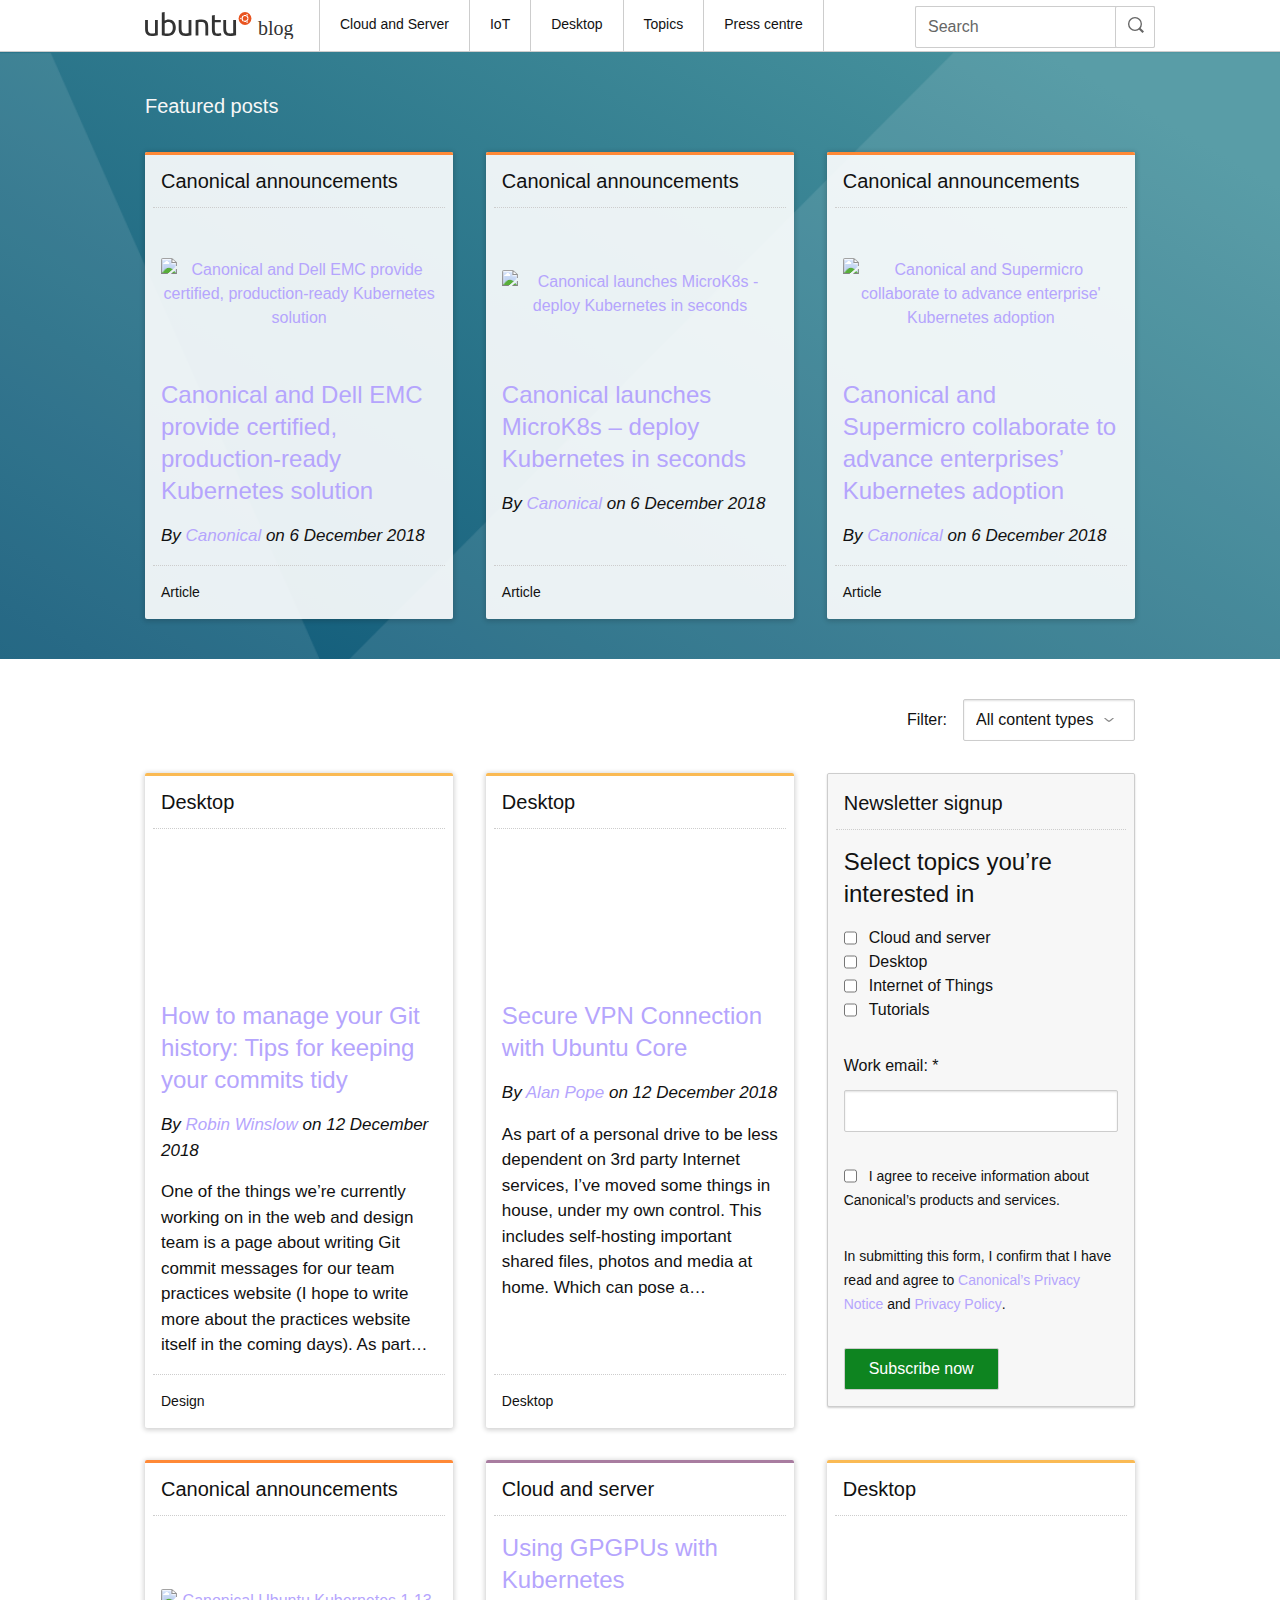
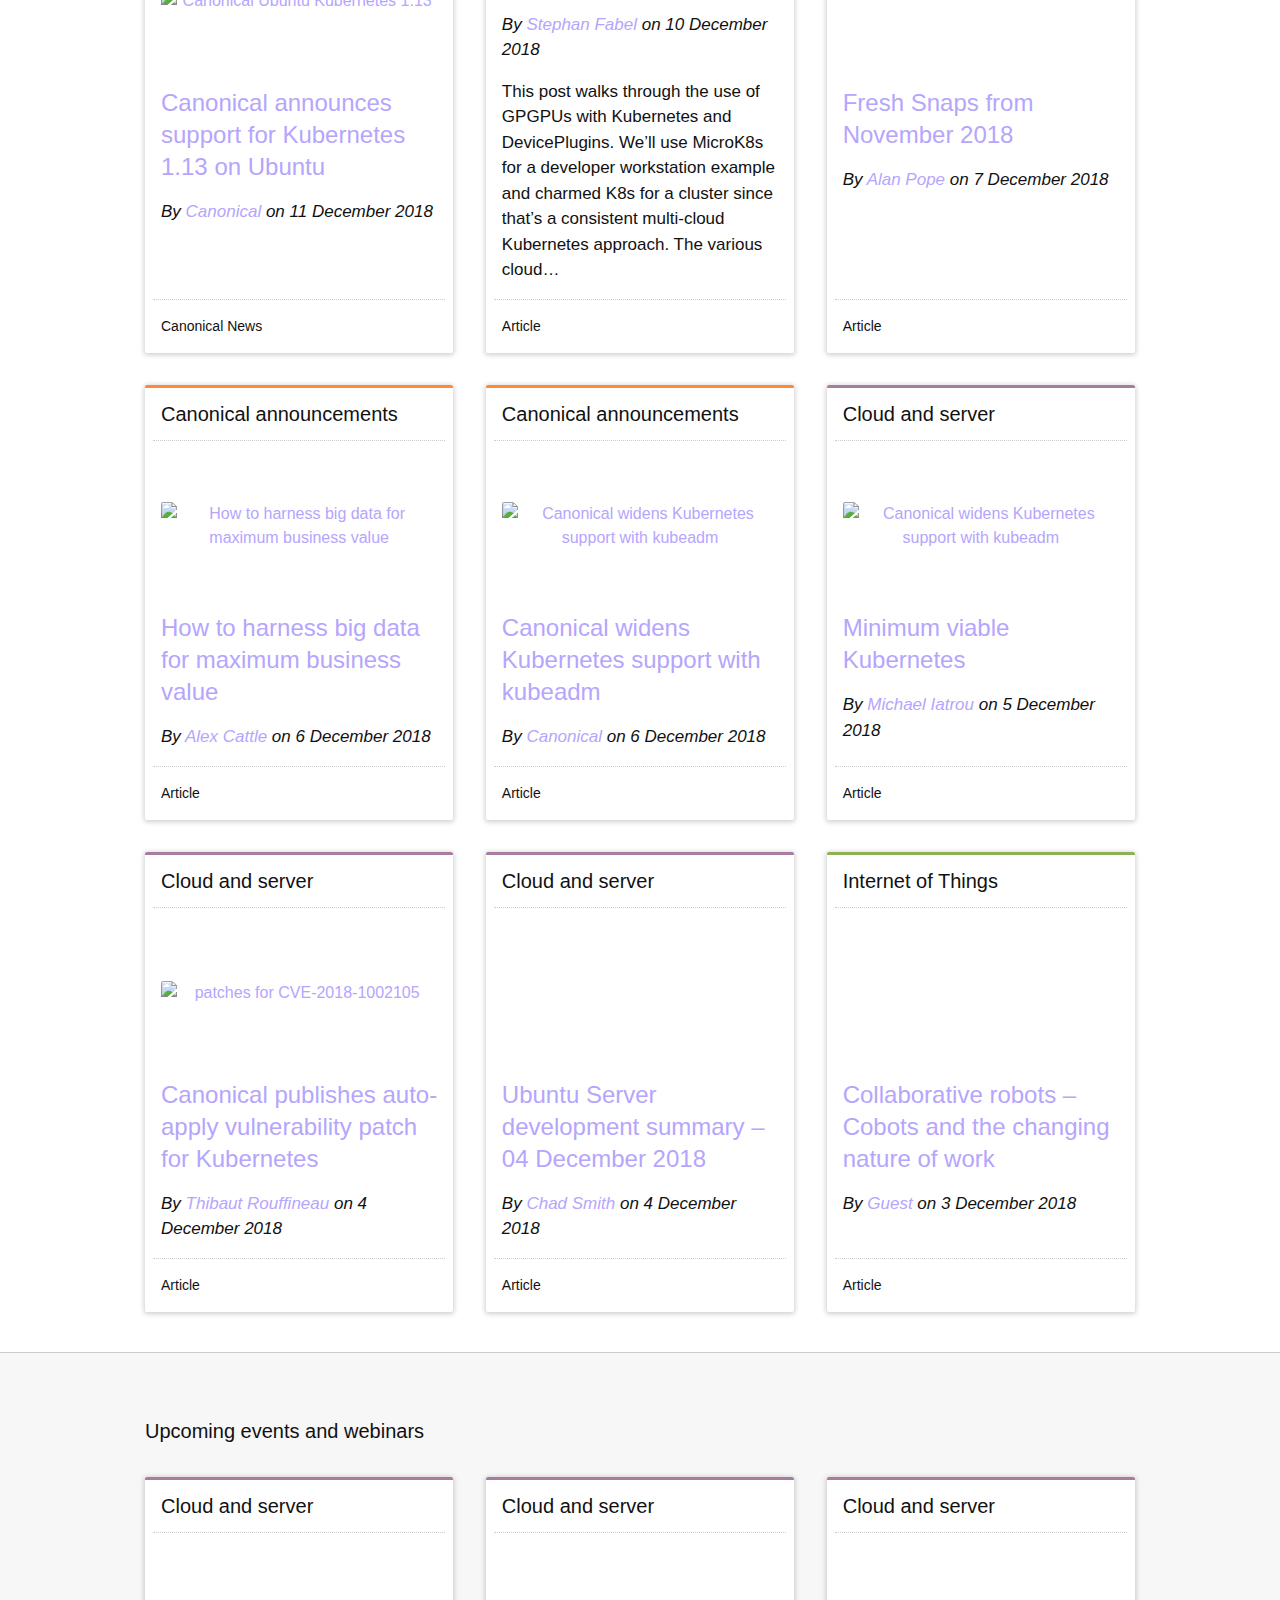
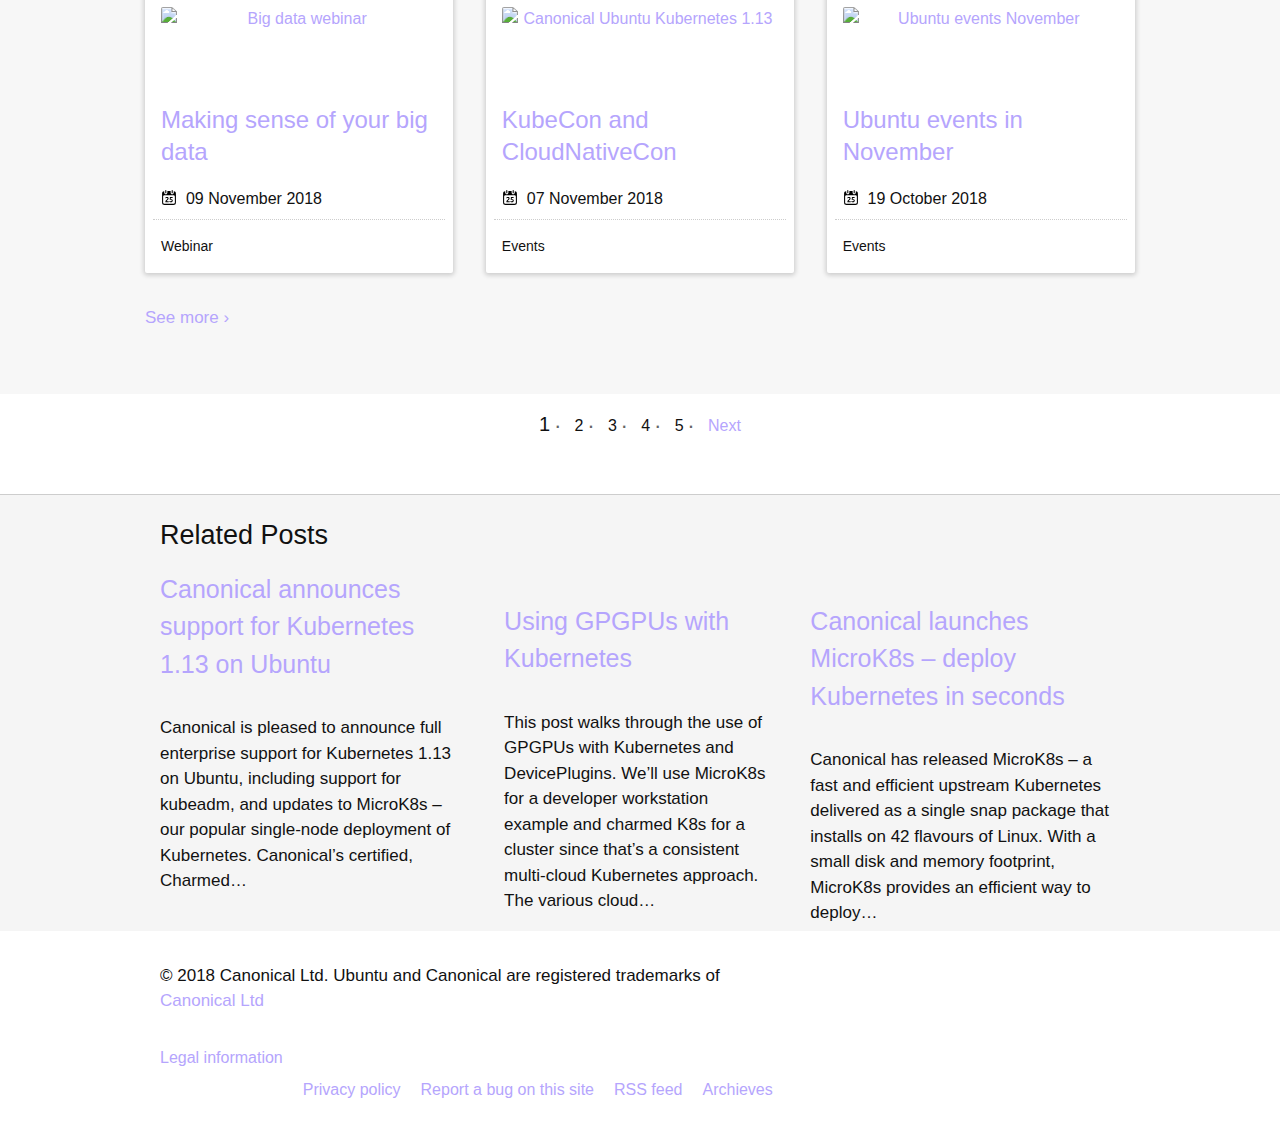
==== commit cf94fd77: "insert div footer" ====
--- a/index.html
+++ b/index.html
@@ -19,6 +19,8 @@
     <link rel="apple-touch-icon" sizes="72x72" href="https://assets.ubuntu.com/v1/09460d9a-apple-touch-icon-72x72-precomposed.png" />
     <link rel="apple-touch-icon" href="https://assets.ubuntu.com/v1/cc66da65-apple-touch-icon.png" />
     <link rel="stylesheet" href="./assets/css/style.css" />
+    <link rel="stylesheet" href="assets/css/footer-blog1.css" />
+
 </head>
 
 <body>
@@ -576,11 +578,8 @@
             <div class="p-card__content">
 
                 <div class="u-crop--16-9">
-                    <a href="/2018/12/04/canonical-kubernetes-clusters-auto-apply-vulnerability-patches-for-cve-2018-1002105">
+                    <a href="#">
                         <img decoding="async" src="https://res.cloudinary.com/canonical/image/fetch/q_auto,f_auto,w_460/https://admin.insights.ubuntu.com/wp-content/uploads/dbb4/Kubernetes.png"
-                            srcset="https://res.cloudinary.com/canonical/image/fetch/q_auto,f_auto,w_460/https://admin.insights.ubuntu.com/wp-content/uploads/dbb4/Kubernetes.png 460w,
-                    https://res.cloudinary.com/canonical/image/fetch/q_auto,f_auto,w_620/https://admin.insights.ubuntu.com/wp-content/uploads/dbb4/Kubernetes.png 620w,
-                    https://res.cloudinary.com/canonical/image/fetch/q_auto,f_auto,w_875/https://admin.insights.ubuntu.com/wp-content/uploads/dbb4/Kubernetes.png 875w"
                             sizes="(min-width: 1031px) 460px,
                     (max-width: 1030px) and (min-width: 876px) 460px,
                     (max-width: 875px) and (min-width: 621px) 875px,
@@ -589,9 +588,9 @@
                             alt="patches for CVE-2018-1002105">
                     </a>
                 </div>
-                <h3 class="p-heading--four"><a href="/2018/12/04/canonical-kubernetes-clusters-auto-apply-vulnerability-patches-for-cve-2018-1002105">Canonical
+                <h3 class="p-heading--four"><a href="#">Canonical
                         publishes auto-apply vulnerability patch for Kubernetes</a></h3>
-                <p><em>By <a href="/author/thibautr" title="More about Thibaut Rouffineau">Thibaut Rouffineau</a> on 4
+                <p><em>By <a href="#" title="More about Thibaut Rouffineau">Thibaut Rouffineau</a> on 4
                         December 2018</em></p>
             </div>
             <p class="p-card__footer">
@@ -604,11 +603,8 @@
             </header>
             <div class="p-card__content">
                 <div class="u-crop--16-9">
-                    <a href="/2018/12/04/ubuntu-server-development-summary-04-december-2018">
+                    <a href="#">
                         <img decoding="async" src="https://res.cloudinary.com/canonical/image/fetch/q_auto,f_auto,w_460/https://admin.insights.ubuntu.com/wp-content/uploads/b292/ServerUpdate20181204.png"
-                            srcset="https://res.cloudinary.com/canonical/image/fetch/q_auto,f_auto,w_460/https://admin.insights.ubuntu.com/wp-content/uploads/b292/ServerUpdate20181204.png 460w,
-                    https://res.cloudinary.com/canonical/image/fetch/q_auto,f_auto,w_620/https://admin.insights.ubuntu.com/wp-content/uploads/b292/ServerUpdate20181204.png 620w,
-                    https://res.cloudinary.com/canonical/image/fetch/q_auto,f_auto,w_875/https://admin.insights.ubuntu.com/wp-content/uploads/b292/ServerUpdate20181204.png 875w"
                             sizes="(min-width: 1031px) 460px,
                     (max-width: 1030px) and (min-width: 876px) 460px,
                     (max-width: 875px) and (min-width: 621px) 875px,
@@ -617,9 +613,9 @@
                             alt="">
                     </a>
                 </div>
-                <h3 class="p-heading--four"><a href="/2018/12/04/ubuntu-server-development-summary-04-december-2018">Ubuntu
+                <h3 class="p-heading--four"><a href="#">Ubuntu
                         Server development summary &#8211; 04 December 2018</a></h3>
-                <p><em>By <a href="/author/chad-smith" title="More about Chad Smith">Chad Smith</a> on 4 December 2018</em></p>
+                <p><em>By <a href="#" title="More about Chad Smith">Chad Smith</a> on 4 December 2018</em></p>
             </div>
             <p class="p-card__footer">
                 Article
@@ -631,11 +627,8 @@
             </header>
             <div class="p-card__content">
                 <div class="u-crop--16-9">
-                    <a href="/2018/12/03/collaborative-robots-cobots-and-the-changing-nature-of-work">
+                    <a href="#">
                         <img decoding="async" src="https://res.cloudinary.com/canonical/image/fetch/q_auto,f_auto,w_460/https://admin.insights.ubuntu.com/wp-content/uploads/872b/Crane-1.png"
-                            srcset="https://res.cloudinary.com/canonical/image/fetch/q_auto,f_auto,w_460/https://admin.insights.ubuntu.com/wp-content/uploads/872b/Crane-1.png 460w,
-                    https://res.cloudinary.com/canonical/image/fetch/q_auto,f_auto,w_620/https://admin.insights.ubuntu.com/wp-content/uploads/872b/Crane-1.png 620w,
-                    https://res.cloudinary.com/canonical/image/fetch/q_auto,f_auto,w_875/https://admin.insights.ubuntu.com/wp-content/uploads/872b/Crane-1.png 875w"
                             sizes="(min-width: 1031px) 460px,
                     (max-width: 1030px) and (min-width: 876px) 460px,
                     (max-width: 875px) and (min-width: 621px) 875px,
@@ -644,9 +637,9 @@
                             alt="">
                     </a>
                 </div>
-                <h3 class="p-heading--four"><a href="/2018/12/03/collaborative-robots-cobots-and-the-changing-nature-of-work">Collaborative
+                <h3 class="p-heading--four"><a href="#">Collaborative
                         robots &#8211; Cobots and the changing nature of work</a></h3>
-                <p><em>By <a href="/author/guest" title="More about Guest">Guest</a> on 3 December 2018</em></p>
+                <p><em>By <a href="#" title="More about Guest">Guest</a> on 3 December 2018</em></p>
             </div>
             <p class="p-card__footer">
                 Article
@@ -667,11 +660,8 @@
                 </header>
                 <div class="p-card__content">
                     <div class="u-crop--16-9">
-                        <a href="/2018/11/09/how-to-harness-big-data-business-value" onclick="dataLayer.push({'event' : 'GAEvent', 'eventCategory' : 'Upcoming event', 'eventAction' : 'from:https://blog.ubuntu.com, to:https://blog.ubuntu.com/2018/11/09/how-to-harness-big-data-business-value', 'eventLabel' : 'Making sense of your big data', 'eventValue' : undefined });">
+                        <a href="#">
                             <img src="https://res.cloudinary.com/canonical/image/fetch/q_auto,f_auto,w_460/https://admin.insights.ubuntu.com/wp-content/uploads/80d2/SpiculeWebinar.png"
-                                srcset="https://res.cloudinary.com/canonical/image/fetch/q_auto,f_auto,w_460/https://admin.insights.ubuntu.com/wp-content/uploads/80d2/SpiculeWebinar.png 460w,
-                    https://res.cloudinary.com/canonical/image/fetch/q_auto,f_auto,w_620/https://admin.insights.ubuntu.com/wp-content/uploads/80d2/SpiculeWebinar.png 620w,
-                    https://res.cloudinary.com/canonical/image/fetch/q_auto,f_auto,w_875/https://admin.insights.ubuntu.com/wp-content/uploads/80d2/SpiculeWebinar.png 875w"
                                 sizes="(min-width: 1031px) 460px,
                     (max-width: 1030px) and (min-width: 876px) 460px,
                     (max-width: 875px) and (min-width: 621px) 875px,
@@ -680,7 +670,6 @@
                                 alt="Big data webinar">
                         </a>
                     </div>
-
                     <h3 class="p-heading--four"><a href="#">Making
                             sense of your big data</a></h3>
                     <ul class="p-list u-no-margin--top">
@@ -775,29 +764,68 @@
         </div>
     </section>
     <div class="p-strip u-no-padding">
-        <footer class="p-footer u-no-margin--top">
-            <div class="row">
-                <div class="col-12">
-                    <p>© 2018 Canonical Ltd. Ubuntu and Canonical are registered trademarks of <a href="http://canonical.com"
-                            title="Visit the Canonical website" class="p-link--external">Canonical Ltd</a></p>
-                    <nav class="u-no-margin">
-                        <ul class="p-inline-list--middot">
-                            <li class="p-inline-list__item"><a href="#" class="p-link--external">Legal information</a></li>
-                            <li class="p-inline-list__item"><a href="#" class="p-link--external">Privacy
-                                    policy</a></li>
-                            <li class="p-inline-list__item"><a class="screen-only p-link--external" href="#">Report
-                                    a bug on this site</a></li>
-                            <li class="p-inline-list__item"><a href="#">RSS feed</a></li>
-                            <li class="p-inline-list__item"><a href="#">Archives</a></li>
-                        </ul>
-                        <span class="u-off-screen">
-                            <a href="#">Go to the top of the page</a>
-                        </span>
-                    </nav>
-                </div>
-            </div>
-        </footer>
-    </div>
-</body>
+        <div class="related-posts-container">
+            <div class="top-container">
+                <div class="related-posts">Related Posts</div>
+            </div>
 
-</html>+            <div class="bottom-container">
+                <div class="related-news-first">
+                    <a href="https://blog.ubuntu.com/2018/12/11/canonical-support-kubernetes-1-13-ubuntu">
+                        Canonical announces support for Kubernetes 1.13 on Ubuntu
+                    </a>
+                    <p>
+                        Canonical is pleased to announce full enterprise support for
+                        Kubernetes 1.13 on Ubuntu, including support for kubeadm, and
+                        updates to MicroK8s – our popular single-node deployment of
+                        Kubernetes. Canonical’s certified, Charmed…
+                    </p>
+                </div>
+                <div class="related-news-second">
+                    <a href="https://blog.ubuntu.com/2018/12/10/using-gpgpus-with-kubernetes">
+                        Using GPGPUs with Kubernetes
+                    </a>
+                    <p>
+                        This post walks through the use of GPGPUs with Kubernetes and DevicePlugins.
+                        We’ll use MicroK8s for a developer workstation example and charmed K8s for a cluster
+                        since that’s a consistent multi-cloud Kubernetes approach. The various cloud…
+                    </p>
+                </div>
+                <div class="related-news-third">
+                    <a href="https://blog.ubuntu.com/2018/12/06/canonical-launches-microk8s-deploy-kubernetes-in-seconds">
+                        Canonical launches MicroK8s – deploy Kubernetes in seconds
+                    </a>
+                    <p>
+                        Canonical has released MicroK8s – a fast and efficient upstream
+                        Kubernetes delivered as a single snap package that installs on 42
+                        flavours of Linux. With a small disk and memory footprint, MicroK8s
+                        provides an efficient way to deploy…
+                    </p>
+                </div>
+            </div>
+        </div>
+
+        <div class="footer">
+            <div class="footer-container">
+                <div class="trademarks">
+                    <p>
+                        © 2018 Canonical Ltd. Ubuntu and Canonical are registered trademarks
+                        of
+                        <br>
+                        <a href="http://canonical.com/?_ga=2.267187787.473960743.1544957425-1570366381.1544776707">Canonical
+                            Ltd</a>
+                        </br>
+                    </p>
+                </div>
+                <div class="footer-navbar">
+                    <div class="footer-button-legal">
+                        <a href=http://www.ubuntu.com/legal?_ga=2.265908810.473960743.1544957425-1570366381.1544776707>Legal
+                            information</a> </div> <div class="footer-button">
+                            <a href=http://www.ubuntu.com/legal?_ga=2.265908810.473960743.1544957425-1570366381.1544776707>Privacy
+                                policy</a> </div> <div class="footer-button">
+                                <a href=http://www.ubuntu.com/legal?_ga=2.265908810.473960743.1544957425-1570366381.1544776707>Report
+                                    a bug on this site</a> </div> <div class="footer-button">
+                                    <a href=http://www.ubuntu.com/legal?_ga=2.265908810.473960743.1544957425-1570366381.1544776707>RSS
+                                        feed</a> </div> <div class="footer-button">
+                                        <a href=http://www.ubuntu.com/legal?_ga=2.265908810.473960743.1544957425-1570366381.1544776707>Archieves
+                                            </a> </div> </div> </div> </div> </div> </body> </html>--- a/assets/css/footer-blog1.css
+++ b/assets/css/footer-blog1.css
@@ -0,0 +1,136 @@
+a {
+  text-decoration: none;
+  color: hsl(251, 96%, 82%);
+  font-family: "Ubuntu", sans-serif;
+}
+
+a:hover {
+  text-decoration: underline;
+}
+
+p {
+  font-size: 17px;
+  font-style: normal;
+  font-weight: 100;
+  font-family: "Ubuntu", sans-serif;
+}
+
+.related-posts-container {
+  background-color: hsla(0, 0%, 80%, 0.2);
+  display: flex;
+  justify-content: space-between;
+  align-items: center;
+  flex-wrap: wrap;
+  flex-direction: column;
+}
+
+.top-container {
+  display: flex;
+  flex-direction: column;
+  justify-content: center;
+  align-items: center;
+  width: 100%;
+  padding-top: 10px;
+  margin-top: 10px;
+  margin-bottom: 0;
+}
+
+.related-posts {
+  display: flex;
+  justify-content: flex-start;
+  align-items: center;
+  width: 75%;
+  font-size: 27px;
+  font-family: "Ubuntu", sans-serif;
+  margin-bottom: 10px;
+}
+
+.bottom-container {
+  display: flex;
+  justify-content: flex-start;
+  align-items: flex-start;
+  flex-direction: row;
+  width: 75%;
+  margin: 5px;
+}
+
+.related-news {
+  display: flex;
+  justify-content: center;
+  padding: 10px;
+  font-size: 30px;
+  font-family: "Ubuntu", sans-serif;
+}
+
+.related-news-first {
+  display: flex;
+  justify-content: space-between;
+  flex-direction: column;
+  font-size: 25px;
+  font-family: "Ubuntu", sans-serif;
+  padding-right: 40px;
+}
+
+.related-news-second {
+  display: flex;
+  justify-content: flex-start;
+  flex-direction: column;
+  font-size: 25px;
+  font-family: "Ubuntu", sans-serif;
+  padding-right: 40px;
+}
+
+.related-news-third {
+  display: flex;
+  justify-content: flex-start;
+  flex-direction: column;
+  font-size: 25px;
+  font-family: "Ubuntu", sans-serif;
+}
+
+.footer {
+  display: flex;
+  justify-content: center;
+  align-items: center;
+  flex-direction: column;
+}
+
+.footer-container {
+  display: flex;
+  justify-content: center;
+  align-items: flex-start;
+  flex-direction: column;
+  width: 75%;
+}
+
+.trademarks {
+  display: flex;
+  justify-content: flex-start;
+  align-items: flex-start;
+  flex-direction: column;
+  padding: 0;
+}
+
+.footer-navbar {
+  display: flex;
+  justify-content: flex-start;
+  align-items: flex-start;
+  flex-direction: row;
+}
+
+.footer-button {
+  display: flex;
+  justify-content: center;
+  align-items: flex-start;
+  margin-left: 10px;
+  margin-right: 10px;
+  margin-bottom: 20px;
+}
+
+.footer-button-legal {
+  display: flex;
+  justify-content: center;
+  align-items: flex-start;
+  margin-right: 10px;
+  margin-bottom: 20px;
+}
